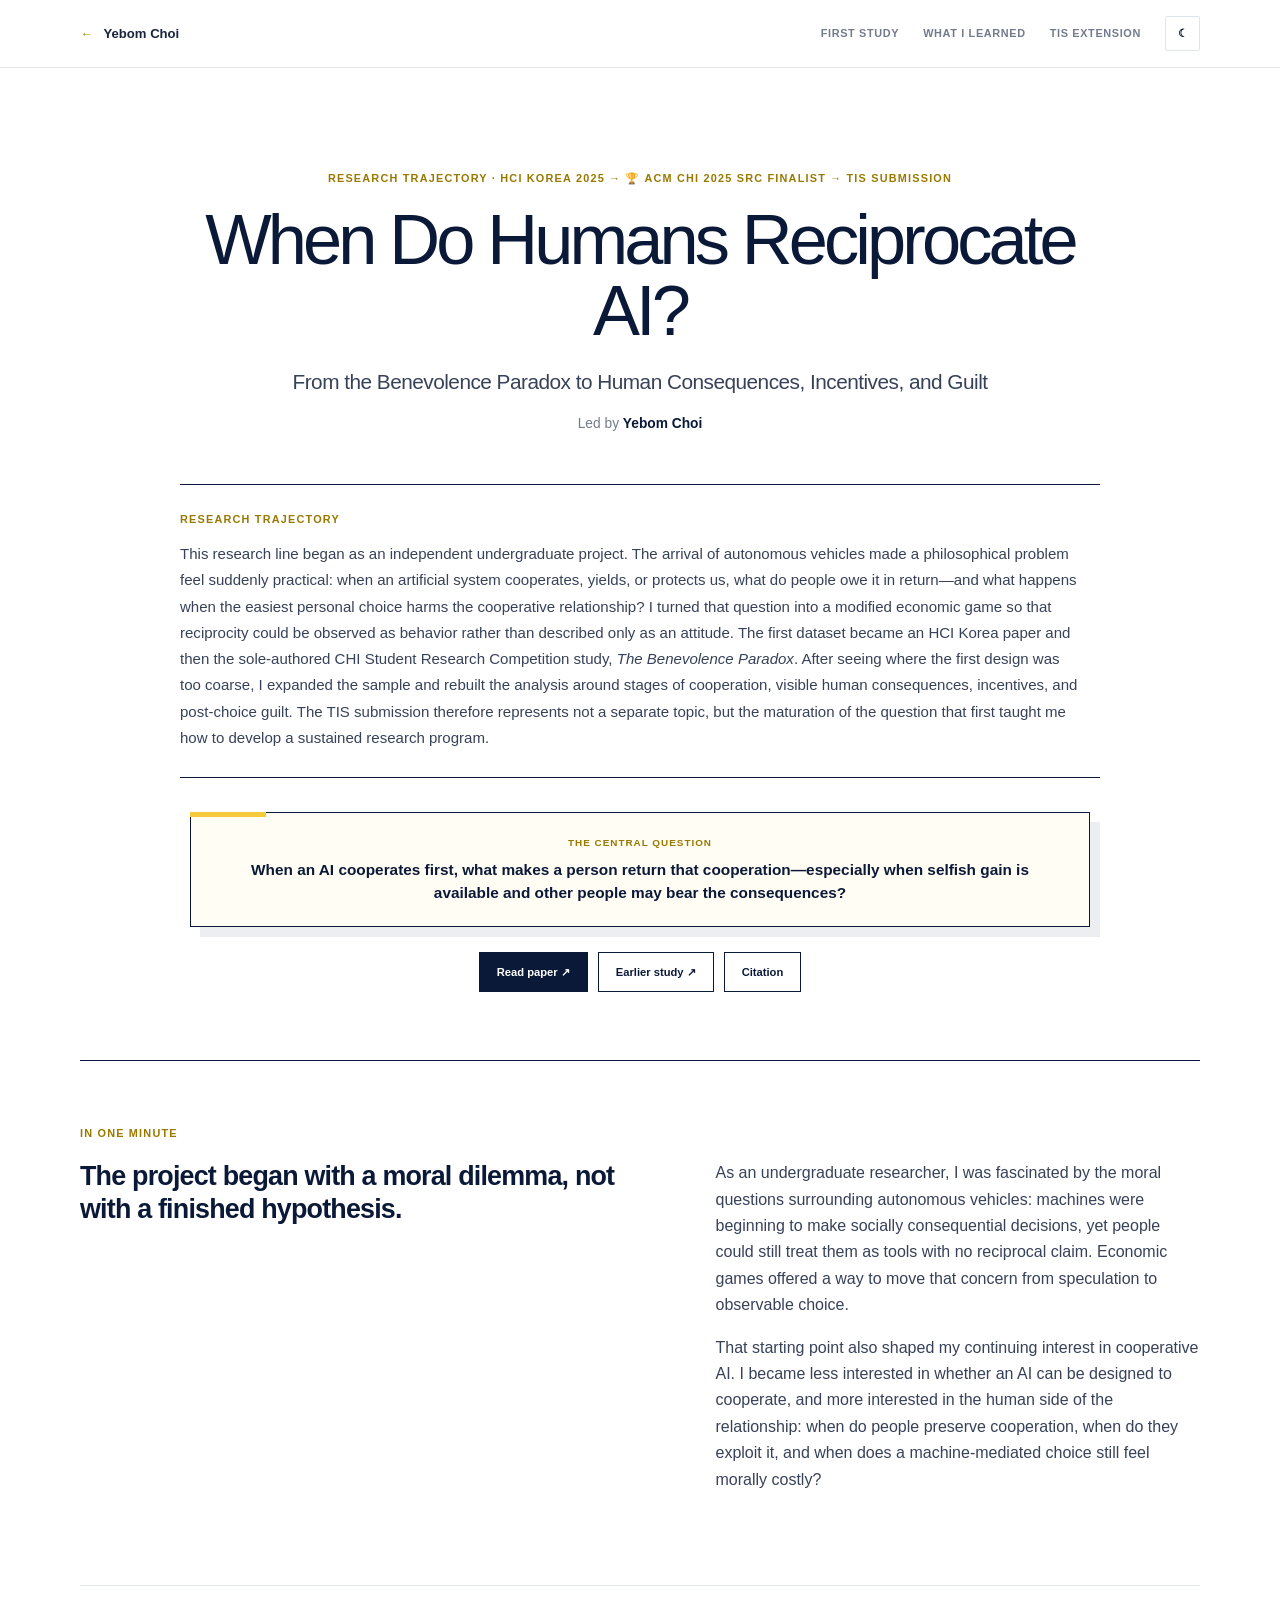
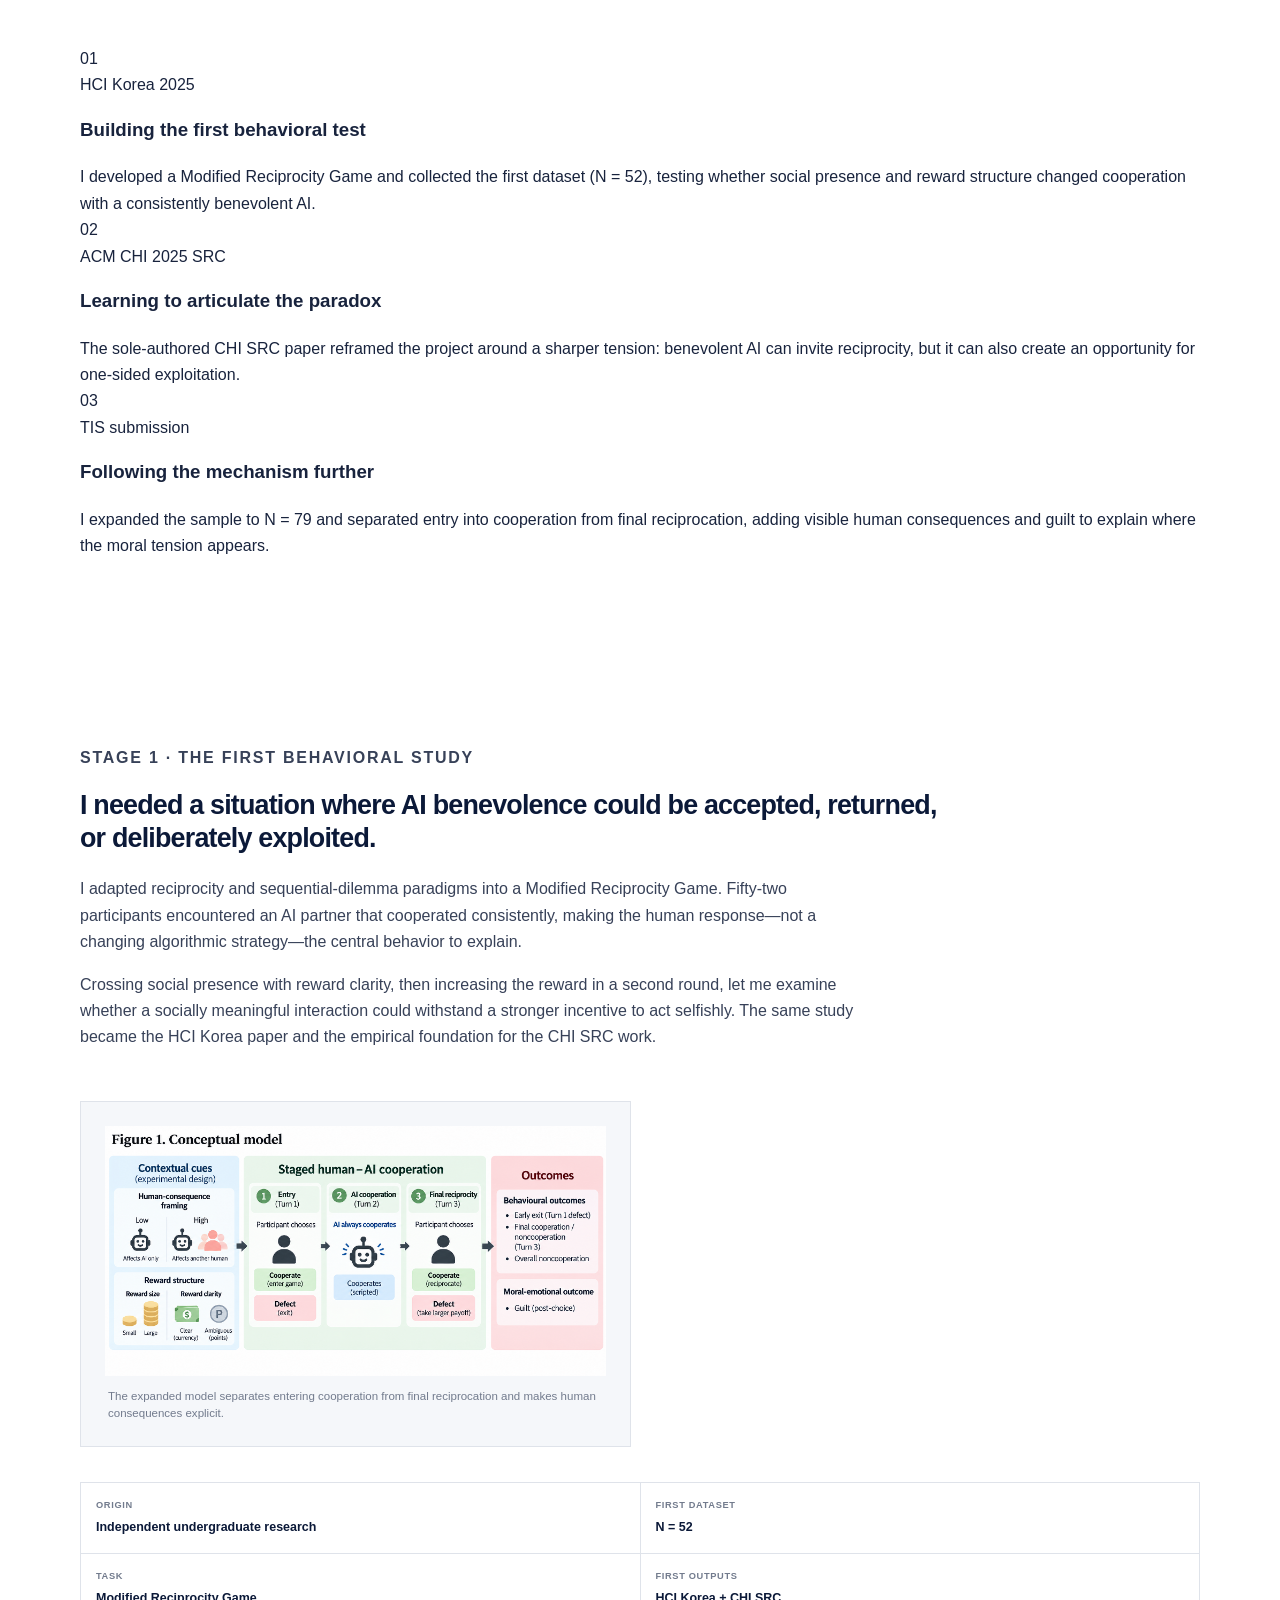
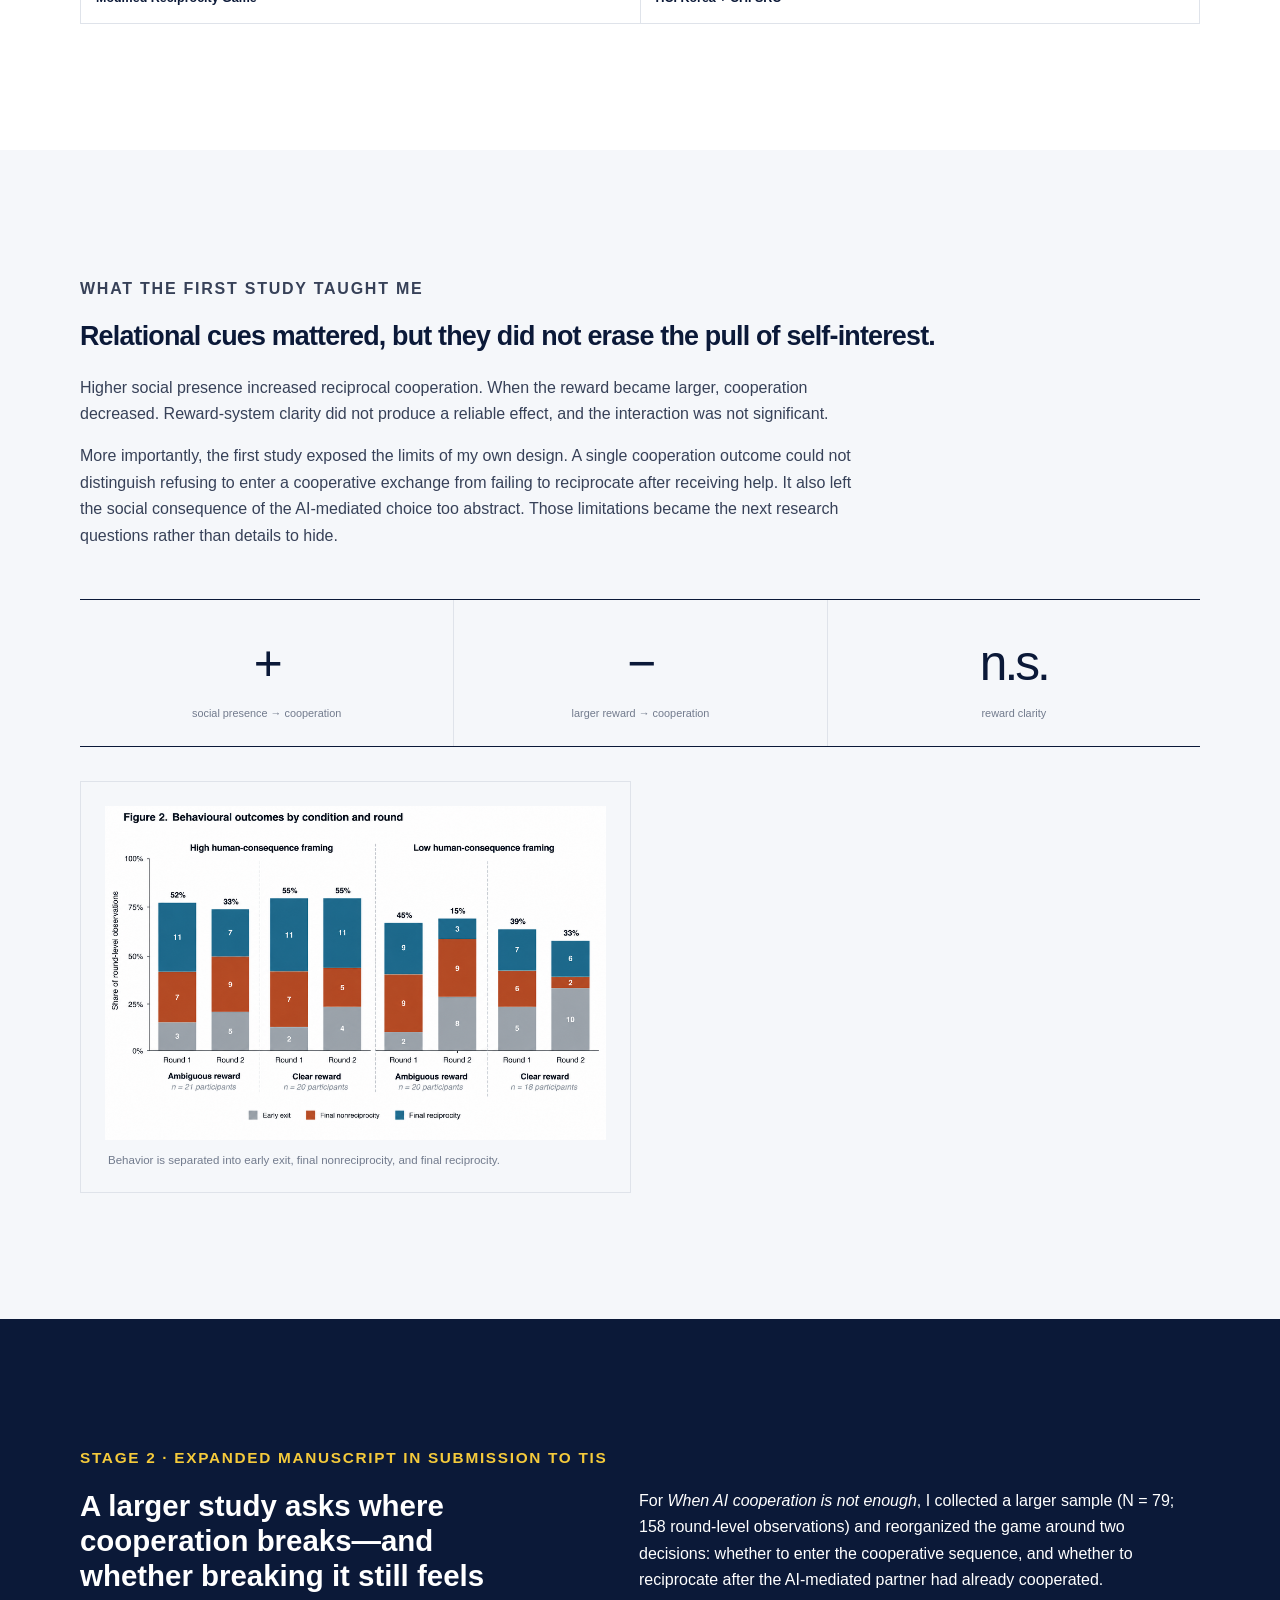
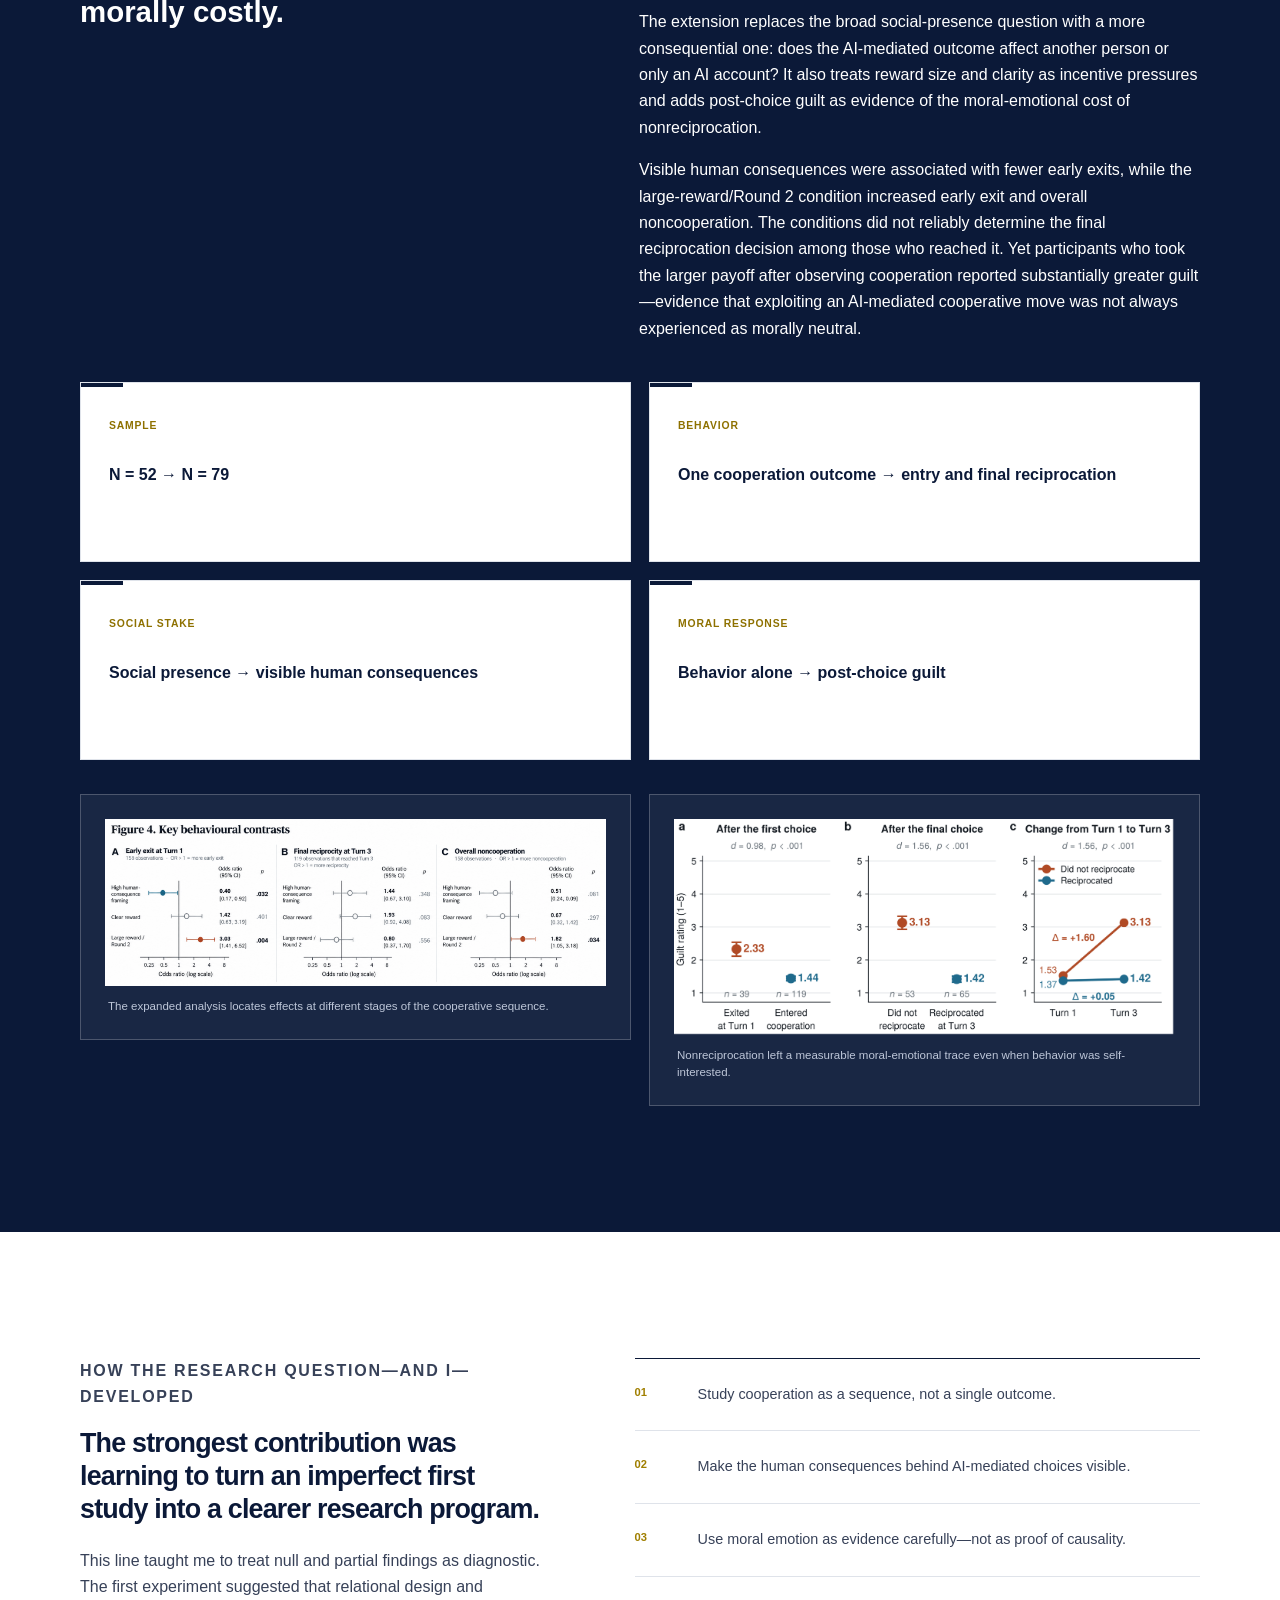
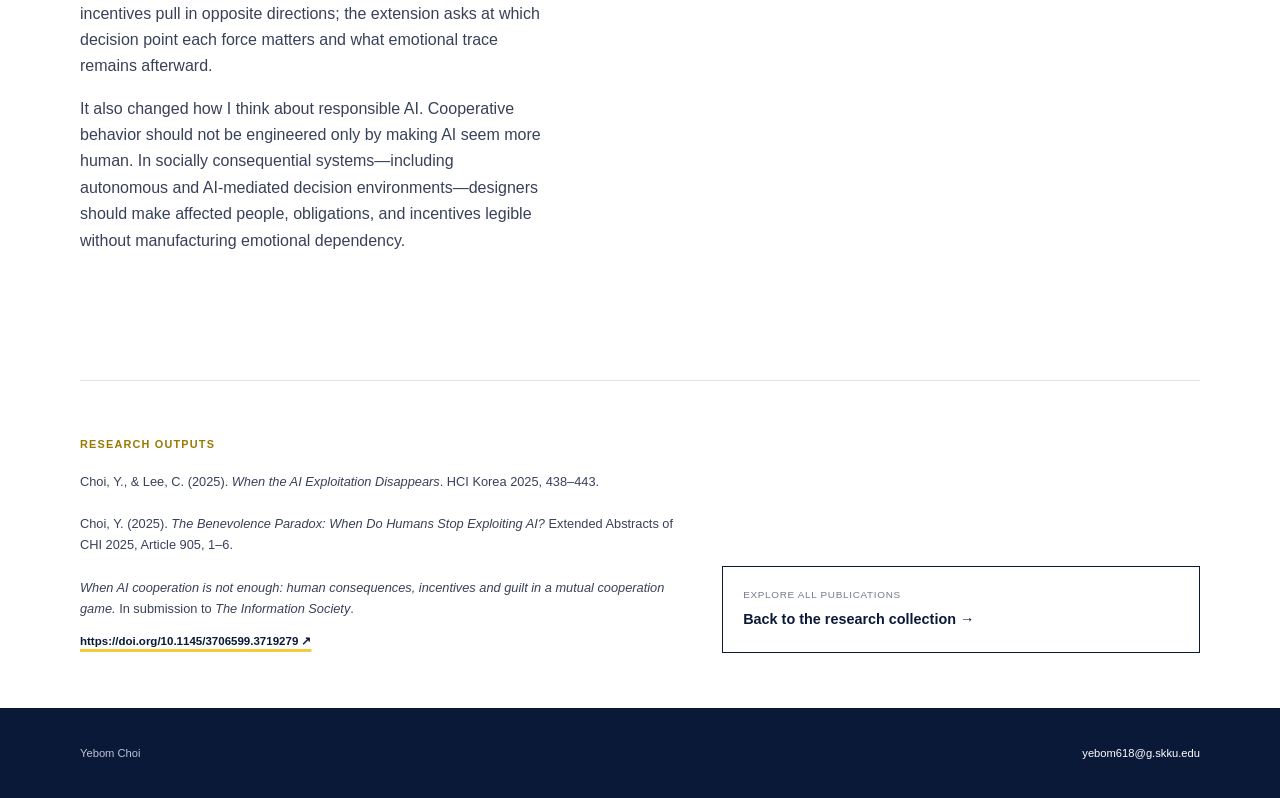
==== research/benevolence.html @ 40af48b2 "Publish research portfolio" ====
<!doctype html>
<html lang="en">
  <head>
    <meta charset="utf-8" />
    <meta name="viewport" content="width=device-width, initial-scale=1" />
    <meta name="theme-color" content="#ffffff" />
    <meta name="description" content="Research by Yebom Choi" />
    <title>Research — Yebom Choi</title>
    <script>(() => { const saved = localStorage.getItem("yebom-theme"); document.documentElement.dataset.theme = saved || (matchMedia("(prefers-color-scheme: dark)").matches ? "dark" : "light"); })();</script>
    <link rel="stylesheet" href="research-page.css?v=20261006-7" />
  </head>
  <body data-paper="benevolence">
    <header class="paper-nav"><a class="back-link" href="../index.html#publications"><span aria-hidden="true">←</span> Yebom Choi</a><div class="nav-actions"><a href="#system">First study</a><a href="#evidence">What I learned</a><a href="#follow-up">TIS extension</a><button class="theme-toggle" type="button" aria-label="Switch to dark mode"><span aria-hidden="true">☾</span></button></div></header>
    <main class="paper-root"></main>
    <footer class="paper-footer"><span>Yebom Choi</span><a href="mailto:yebom618@g.skku.edu">yebom618@g.skku.edu</a></footer>
    <script src="paper-pages.js?v=20261006-7"></script><script src="research-page.js?v=20261004-1"></script>
  </body>
</html>
---- research/research-page.css ----
:root {
  --navy:#0b1938; --yellow:#f5ca3b; --ink:#18233d; --text:#374158;
  --muted:#727b8d; --line:#dfe3ea; --paper:#f5f7fa; --white:#fff;
}
*{box-sizing:border-box} html{scroll-behavior:smooth} body{margin:0;color:var(--ink);background:var(--white);font:16px/1.65 "Helvetica Neue",Helvetica,Arial,sans-serif;-webkit-font-smoothing:antialiased} a{color:inherit;text-decoration:none} p,h1,h2,h3,figure,dl,ol,ul{margin-top:0} img{max-width:100%} ::selection{color:var(--navy);background:var(--yellow)}
.page-width{width:min(1120px,calc(100% - 64px));margin-inline:auto}
.paper-nav{position:sticky;top:0;z-index:20;display:flex;min-height:68px;align-items:center;justify-content:space-between;padding:0 max(32px,calc((100vw - 1120px)/2));border-bottom:1px solid rgba(11,25,56,.1);background:rgba(255,255,255,.92);backdrop-filter:blur(14px)}
.back-link{font-size:.82rem;font-weight:760}.back-link span{margin-right:7px;color:#b48e00}.nav-actions{display:flex;align-items:center;gap:24px;color:var(--muted);font-size:.68rem;font-weight:750;text-transform:uppercase;letter-spacing:.06em}.nav-actions a:hover,.back-link:hover{text-decoration:underline var(--yellow) 3px;text-underline-offset:5px}.theme-toggle{display:grid;width:35px;height:35px;padding:0;place-items:center;border:1px solid var(--line);border-radius:2px;color:var(--navy);background:var(--white);font:inherit;cursor:pointer}.theme-toggle:hover{border-color:var(--navy);background:var(--yellow)}
.paper-hero{padding-block:clamp(64px,8vw,104px) 68px;text-align:center}.venue,.section-label{margin-bottom:17px;color:#997900;font-size:.68rem;font-weight:820;letter-spacing:.11em;text-transform:uppercase}.paper-hero h1{max-width:900px;margin:0 auto;color:var(--navy);font-size:clamp(2.6rem,5.5vw,4.6rem);font-weight:500;line-height:1;letter-spacing:-.055em}.subtitle{max-width:760px;margin:22px auto 17px;color:var(--text);font-size:clamp(1rem,1.8vw,1.3rem);line-height:1.35;letter-spacing:-.025em}.authors{color:var(--muted);font-size:.86rem}.authors strong{color:var(--navy)}.authors span{display:inline-block;margin-left:8px;font-size:.7rem}
.abstract-block{max-width:920px;margin:48px auto 0;padding:26px 0;border-block:1px solid var(--navy);text-align:left}.abstract-block .section-label{margin-bottom:12px}.abstract-block>p:last-child{max-width:900px;margin:0;color:var(--text);font-size:.94rem;line-height:1.75}
.hero-question{position:relative;max-width:900px;margin:34px auto 0;padding:22px clamp(24px,4vw,48px);border:1px solid var(--navy);background:#fffdf4;box-shadow:10px 10px 0 rgba(11,25,56,.07)}.hero-question:before{position:absolute;top:-1px;left:-1px;width:76px;height:5px;background:var(--yellow);content:""}.hero-question span{display:block;margin-bottom:6px;color:#997900;font-size:.62rem;font-weight:800;letter-spacing:.1em;text-transform:uppercase}.hero-question p{margin:0;color:var(--navy);font-size:clamp(.84rem,1.2vw,.98rem);font-weight:650;line-height:1.5}.paper-actions{display:flex;flex-wrap:wrap;justify-content:center;gap:10px;margin-top:25px}.paper-actions a{padding:10px 17px;border:1px solid var(--navy);color:var(--navy);font-size:.7rem;font-weight:770}.paper-actions .primary-action{color:#fff;background:var(--navy)}.paper-actions a:hover{color:var(--navy);background:var(--yellow)}
.paper-summary{padding-block:64px 92px;border-top:1px solid var(--navy)}.summary-grid{display:grid;grid-template-columns:1.05fr .95fr;gap:clamp(44px,8vw,100px);align-items:start}.summary-grid h2,.section-heading h2{margin-bottom:0;color:var(--navy);font-size:clamp(1.3rem,2.1vw,1.78rem);font-weight:570;line-height:1.22;letter-spacing:-.03em}.summary-grid p,.section-heading>p{color:var(--text);font-size:1rem}.summary-grid p:last-child,.section-heading>p:last-child{margin-bottom:0}
.paper-section{padding-block:clamp(80px,10vw,126px);scroll-margin-top:70px}.paper-section-tint{background:var(--paper)}.section-heading{max-width:870px;margin-bottom:50px}.section-heading.compact{max-width:none;margin-bottom:0}.section-heading h2{margin-bottom:22px}.section-heading>p{max-width:780px}
.feature-figure,.side-figure,.content-figure-grid figure,.paper-gallery figure{margin:0;padding:clamp(12px,2vw,24px);border:1px solid var(--line);background:var(--paper)}.feature-figure img,.side-figure img,.content-figure-grid img,.paper-gallery img{display:block;width:100%;height:auto;max-height:none;object-fit:contain;background:transparent}.feature-figure figcaption,.side-figure figcaption,.content-figure-grid figcaption,.paper-gallery figcaption,figcaption{padding:12px 3px 0;color:var(--muted);font-size:.72rem;line-height:1.45}.content-figure-grid{display:grid;grid-template-columns:repeat(2,minmax(0,1fr));gap:18px;margin-top:34px}.content-figure-grid.single{grid-template-columns:1fr}.conclusion-grid>.content-figure-grid{grid-column:1/-1}
.condition-grid,.followup-delta-grid{display:grid;grid-template-columns:repeat(2,minmax(0,1fr));gap:18px;margin-top:24px}.condition-grid article,.followup-delta-grid article{position:relative;min-height:180px;padding:28px;border:1px solid var(--line);background:#fff}.condition-grid article:before,.followup-delta-grid article:before{position:absolute;top:0;left:0;width:42px;height:4px;background:var(--navy);content:""}.condition-grid article:first-child{background:#fff8d9}.condition-grid article:last-child{background:#edf2fb}.condition-grid span,.followup-delta-grid span{color:#8e7100;font-size:.65rem;font-weight:820;letter-spacing:.08em;text-transform:uppercase}.condition-grid h3,.followup-delta-grid h3{margin:28px 0 10px;color:var(--navy);font-size:1.2rem;line-height:1.2}.condition-grid p,.followup-delta-grid p{margin:0;color:var(--text);font-size:.88rem}
.split-section,.conclusion-grid{display:grid;grid-template-columns:.9fr 1.1fr;gap:clamp(45px,8vw,92px);align-items:start}.side-figure{background:#fff;box-shadow:10px 10px 0 rgba(11,25,56,.07)}.study-facts{display:grid;grid-template-columns:repeat(2,minmax(0,1fr));gap:1px;margin:35px 0 0;border:1px solid var(--line);background:var(--line)}.study-facts div{padding:15px;background:#fff}.study-facts dt{color:var(--muted);font-size:.58rem;font-weight:800;text-transform:uppercase;letter-spacing:.07em}.study-facts dd{margin:4px 0 0;color:var(--navy);font-size:.78rem;font-weight:700}
.result-numbers{display:grid;grid-template-columns:repeat(3,minmax(0,1fr));margin-bottom:28px;border-block:1px solid var(--navy)}.result-numbers article{padding:23px 20px;text-align:center}.result-numbers article+article{border-left:1px solid var(--line)}.result-numbers strong{display:block;color:var(--navy);font-size:clamp(2rem,4vw,3.1rem);font-weight:500;letter-spacing:-.06em}.result-numbers span{display:block;color:var(--muted);font-size:.68rem}
.follow-up-section{color:#fff;background:var(--navy)}.follow-up-section .section-label{color:var(--yellow)}.follow-up-heading{display:grid;grid-template-columns:.9fr 1.1fr;column-gap:clamp(50px,8vw,100px)}.follow-up-heading .section-label{grid-column:1/-1}.follow-up-heading h2{margin:0;color:#fff;font-size:clamp(1.4rem,2.3vw,1.95rem);font-weight:550;line-height:1.2}.follow-up-heading>p{margin:0 0 17px;color:#d5dbea;font-size:.96rem}.follow-up-heading>p:last-child{grid-column:2}.follow-up-heading strong{color:var(--yellow)}.follow-up-section .content-figure-grid figure{border-color:rgba(255,255,255,.22);background:rgba(255,255,255,.06)}.follow-up-section figcaption{color:#bdc6d8}
.followup-delta-grid strong{display:block;margin-top:26px;color:var(--navy);font-size:1rem;font-weight:720;line-height:1.48}
.paper-gallery{padding:0;border:0;background:transparent}.paper-gallery-heading{display:flex;justify-content:space-between;align-items:end;margin-bottom:18px}.paper-gallery-heading h3{margin:0;color:var(--navy);font-size:1.15rem}.paper-gallery-track{display:flex;gap:16px;overflow-x:auto;padding:2px 2px 18px;scroll-snap-type:x mandatory}.paper-gallery-track figure{flex:0 0 min(72vw,720px);scroll-snap-align:start;background:#fff}.paper-gallery-track img{max-height:620px}
.facts-wrap{margin-top:32px}.research-trajectory{padding-block:60px;border-top:1px solid var(--line)}.design-lessons{margin:0;padding:0;list-style:none;border-top:1px solid var(--navy)}.design-lessons li{display:grid;grid-template-columns:45px 1fr;gap:18px;padding:24px 0;border-bottom:1px solid var(--line)}.design-lessons span{color:#a07f00;font-size:.7rem;font-weight:820}.design-lessons p{margin:0;color:var(--text);font-size:.9rem}.design-lessons strong{color:var(--navy)}
.citation-section{display:grid;grid-template-columns:1fr .8fr;gap:45px;align-items:end;padding-block:55px;border-top:1px solid var(--line)}.citation-section p:not(.section-label){max-width:720px;margin-bottom:8px;color:var(--text);font-size:.8rem}.citation-section div>a{color:var(--navy);font-size:.72rem;font-weight:720;text-decoration:underline var(--yellow) 3px;text-underline-offset:4px}.next-work{display:grid;gap:5px;padding:20px;border:1px solid var(--navy)}.next-work span{color:var(--muted);font-size:.62rem;text-transform:uppercase;letter-spacing:.07em}.next-work strong{color:var(--navy);font-size:.9rem}.next-work:hover{background:var(--yellow)}.paper-footer{display:flex;min-height:90px;align-items:center;justify-content:space-between;padding:0 max(32px,calc((100vw - 1120px)/2));color:#bac3d4;background:var(--navy);font-size:.7rem}.paper-footer a{color:#fff}
html[data-theme="dark"]{color-scheme:dark}html[data-theme="dark"] body{color:#edf1f8;background:#080e1b}html[data-theme="dark"] .paper-nav{border-color:#28344b;background:rgba(8,14,27,.92)}html[data-theme="dark"] .back-link,html[data-theme="dark"] .paper-hero h1,html[data-theme="dark"] .authors strong,html[data-theme="dark"] .summary-grid h2,html[data-theme="dark"] .section-heading h2,html[data-theme="dark"] .condition-grid h3,html[data-theme="dark"] .study-facts dd,html[data-theme="dark"] .result-numbers strong,html[data-theme="dark"] .design-lessons strong,html[data-theme="dark"] .paper-gallery-heading h3{color:#f4f7fc}html[data-theme="dark"] .nav-actions,html[data-theme="dark"] .subtitle,html[data-theme="dark"] .authors,html[data-theme="dark"] .abstract-block>p:last-child,html[data-theme="dark"] .summary-grid p,html[data-theme="dark"] .section-heading>p,html[data-theme="dark"] .condition-grid p,html[data-theme="dark"] .design-lessons p,html[data-theme="dark"] .citation-section p:not(.section-label){color:#cbd3e2}html[data-theme="dark"] .theme-toggle,html[data-theme="dark"] .hero-question,html[data-theme="dark"] .feature-figure,html[data-theme="dark"] .condition-grid article,html[data-theme="dark"] .side-figure,html[data-theme="dark"] .study-facts div,html[data-theme="dark"] .paper-gallery-track figure{border-color:#2d3850;background:#111a2c}html[data-theme="dark"] .paper-section-tint{background:#0d1526}html[data-theme="dark"] .hero-question p,html[data-theme="dark"] .citation-section div>a{color:#f4f7fc}
@media(max-width:820px){.page-width{width:min(calc(100% - 36px),1120px)}.paper-nav{padding-inline:18px}.nav-actions{gap:12px}.nav-actions a{display:none}.summary-grid,.split-section,.follow-up-heading,.conclusion-grid,.citation-section{grid-template-columns:1fr;gap:35px}.follow-up-heading>p:last-child{grid-column:auto}.content-figure-grid{grid-template-columns:1fr}}
@media(max-width:560px){.page-width{width:min(calc(100% - 28px),1120px)}.paper-hero{padding-block:46px 48px}.paper-hero h1{font-size:clamp(2.25rem,11vw,3.2rem)}.condition-grid,.followup-delta-grid,.result-numbers,.study-facts{grid-template-columns:1fr}.result-numbers article+article{border-top:1px solid var(--line);border-left:0}.paper-section{padding-block:74px}.paper-gallery-track figure{flex-basis:88vw}}
@media(prefers-reduced-motion:reduce){html{scroll-behavior:auto}*,::before,::after{transition:none!important}}
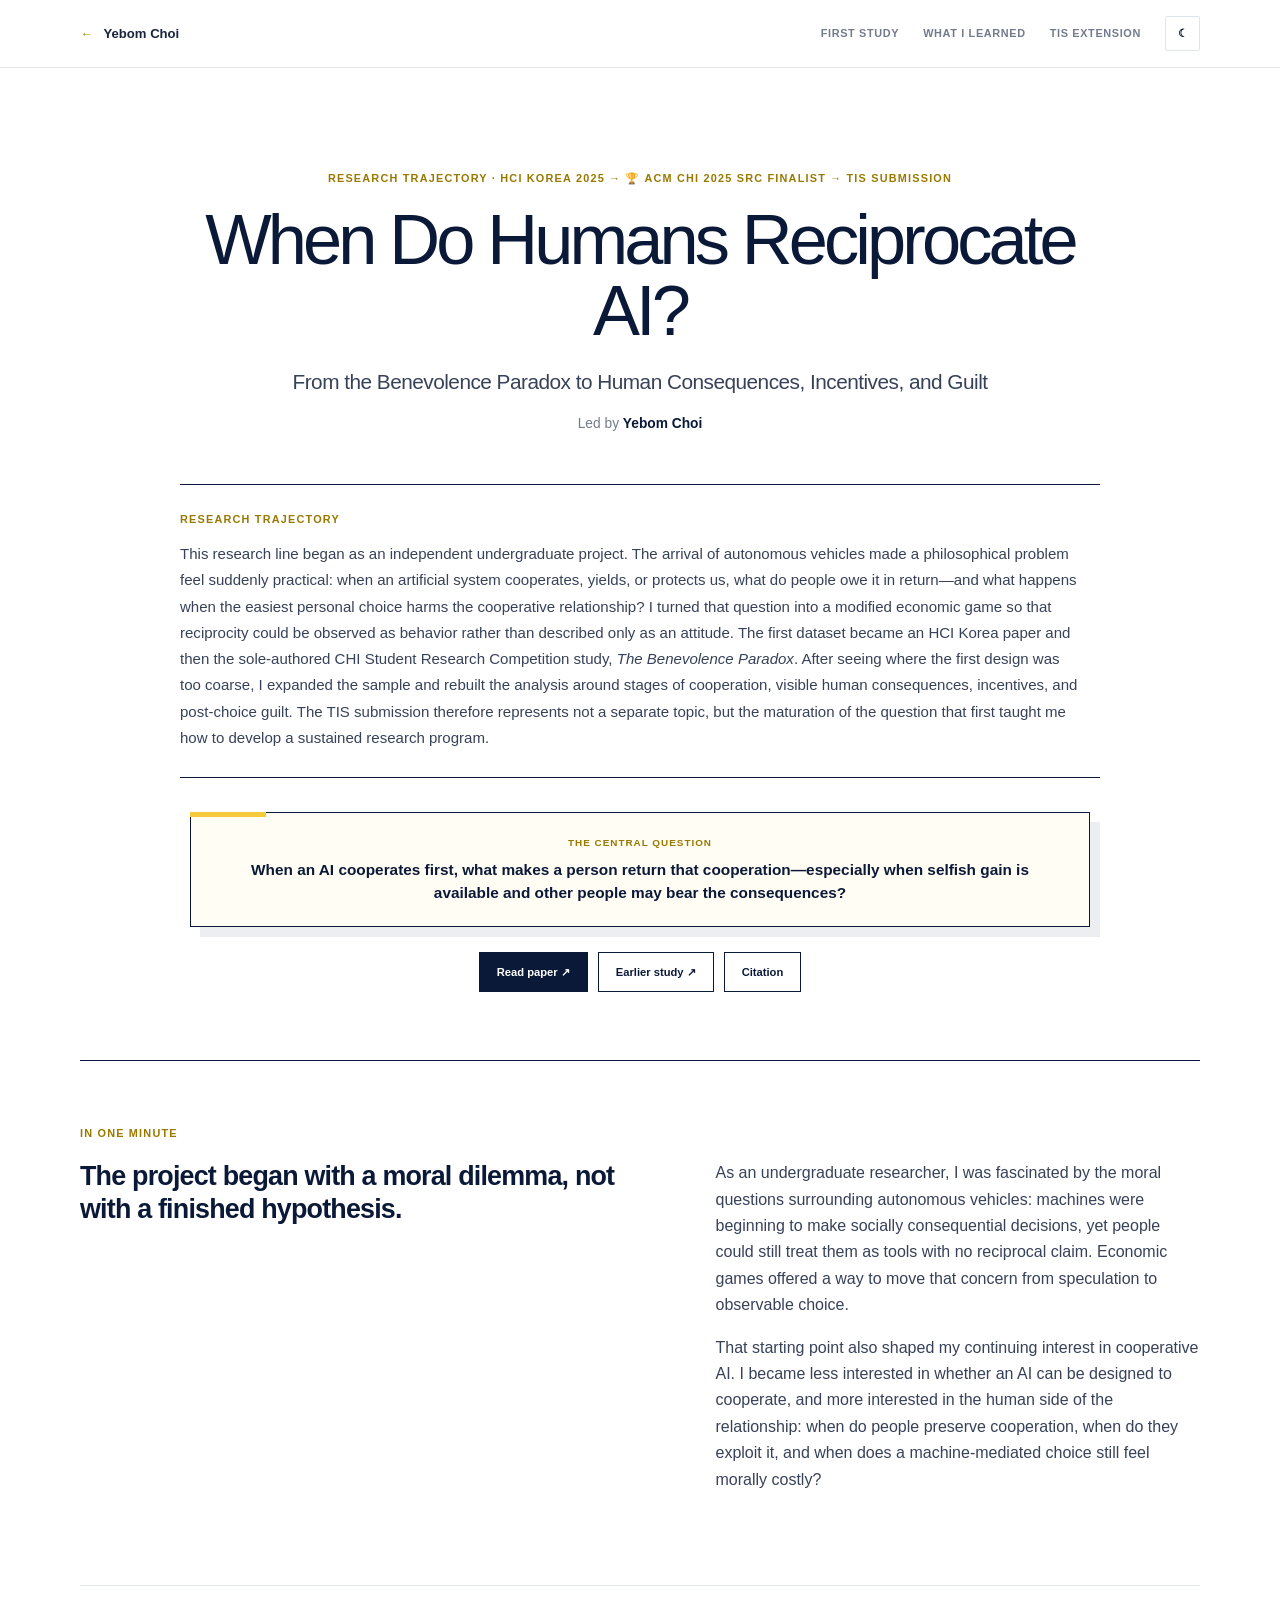
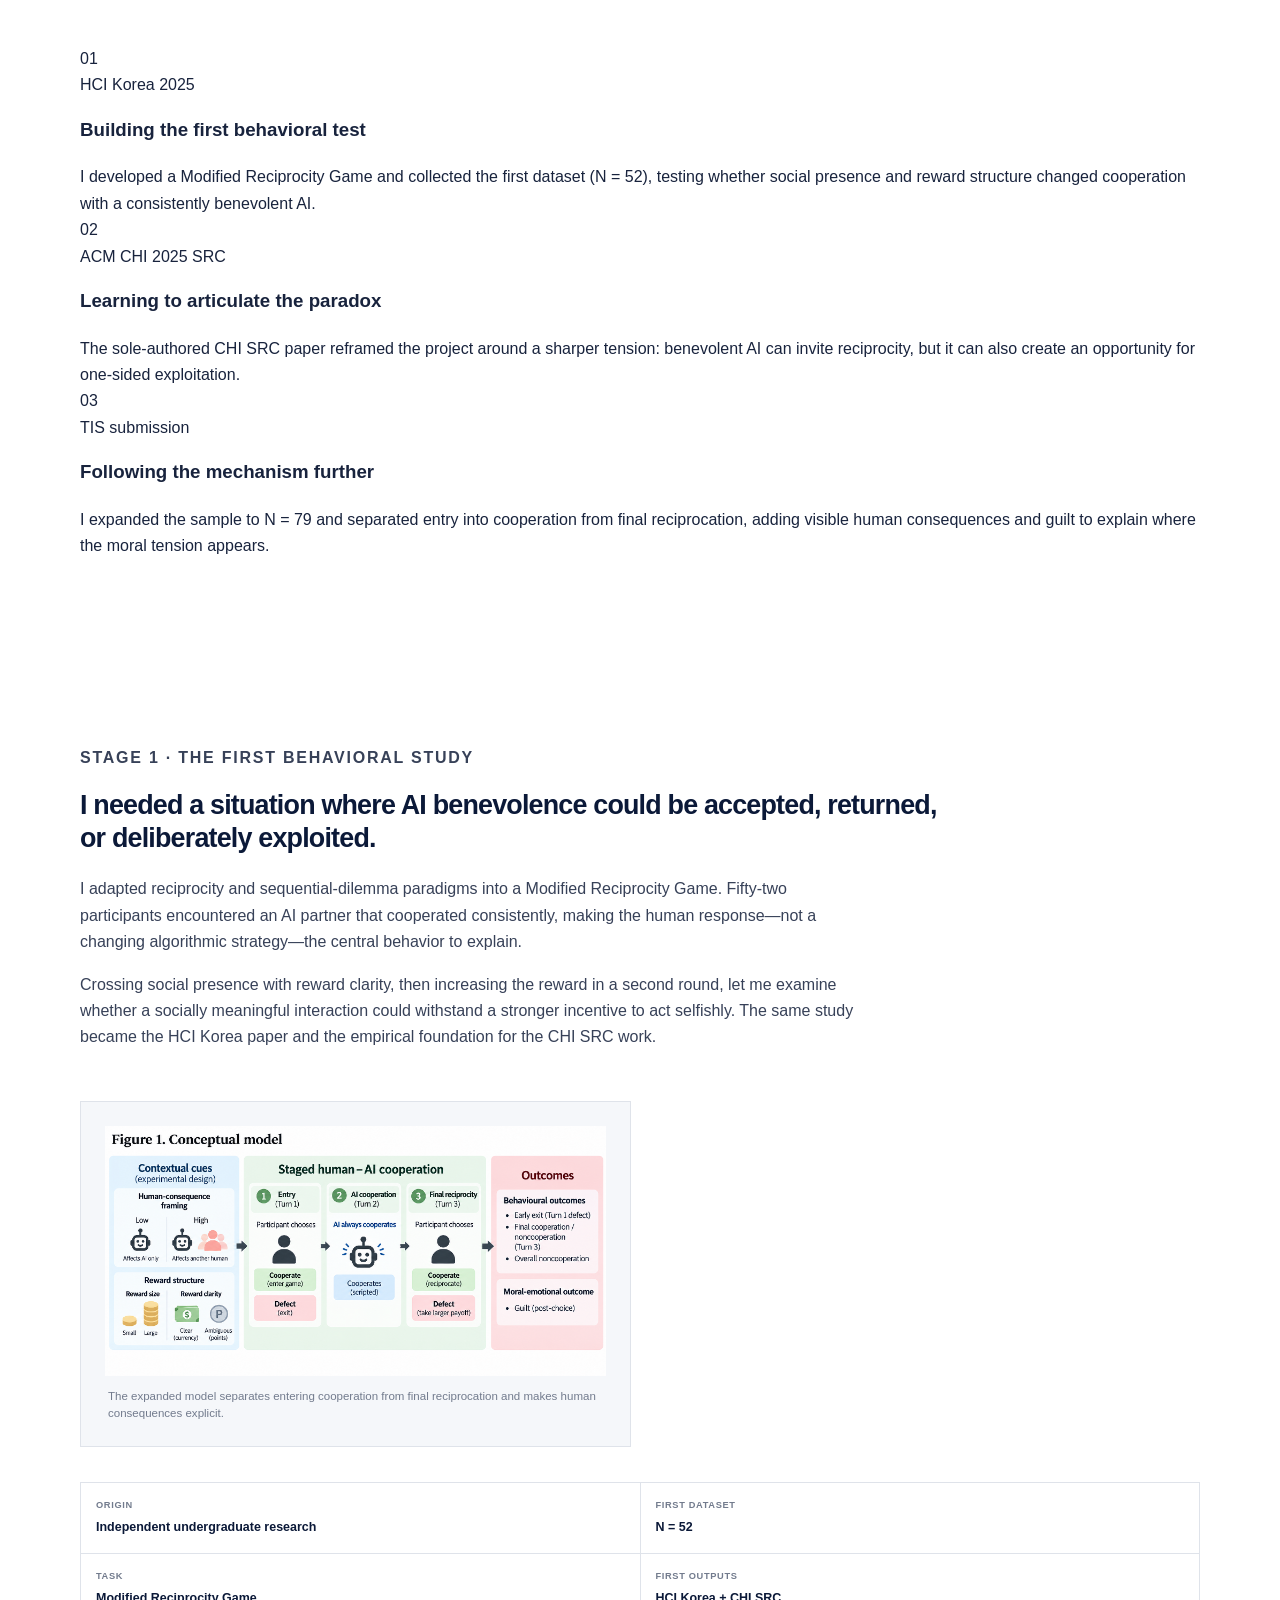
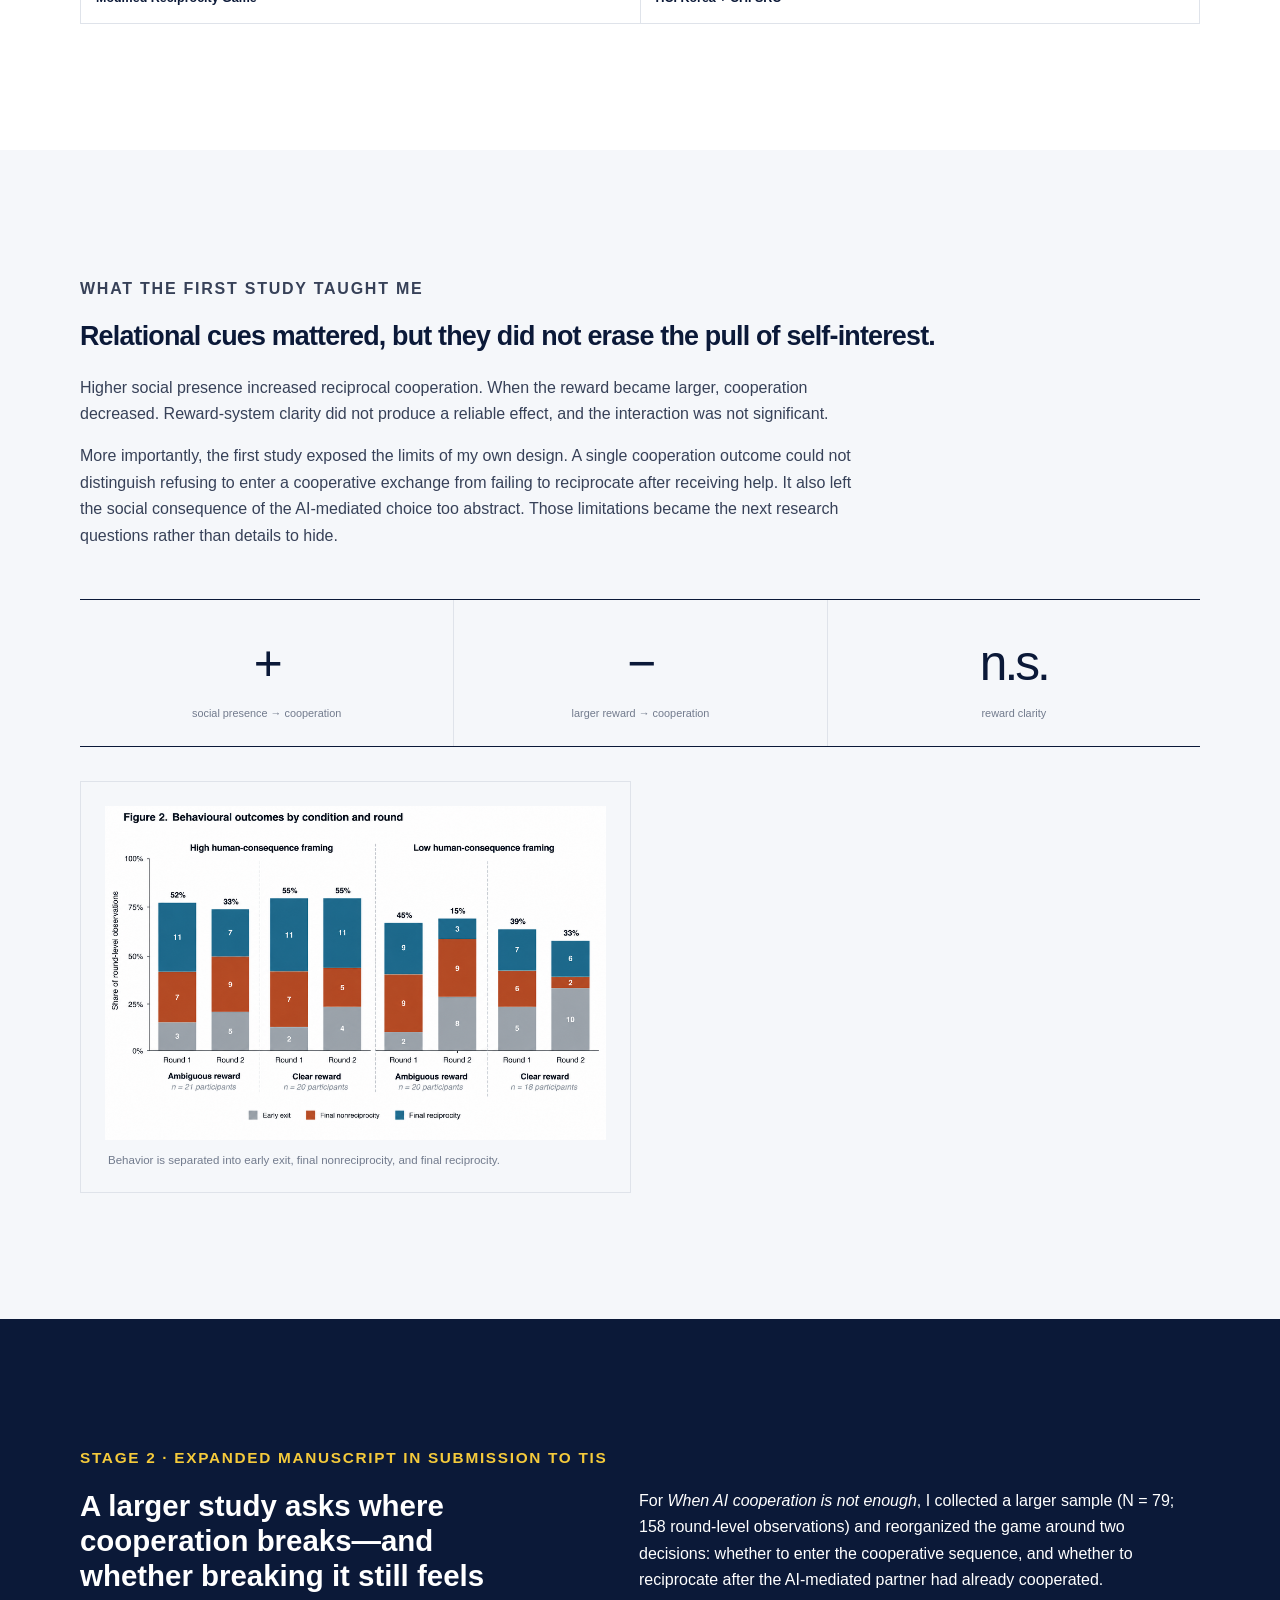
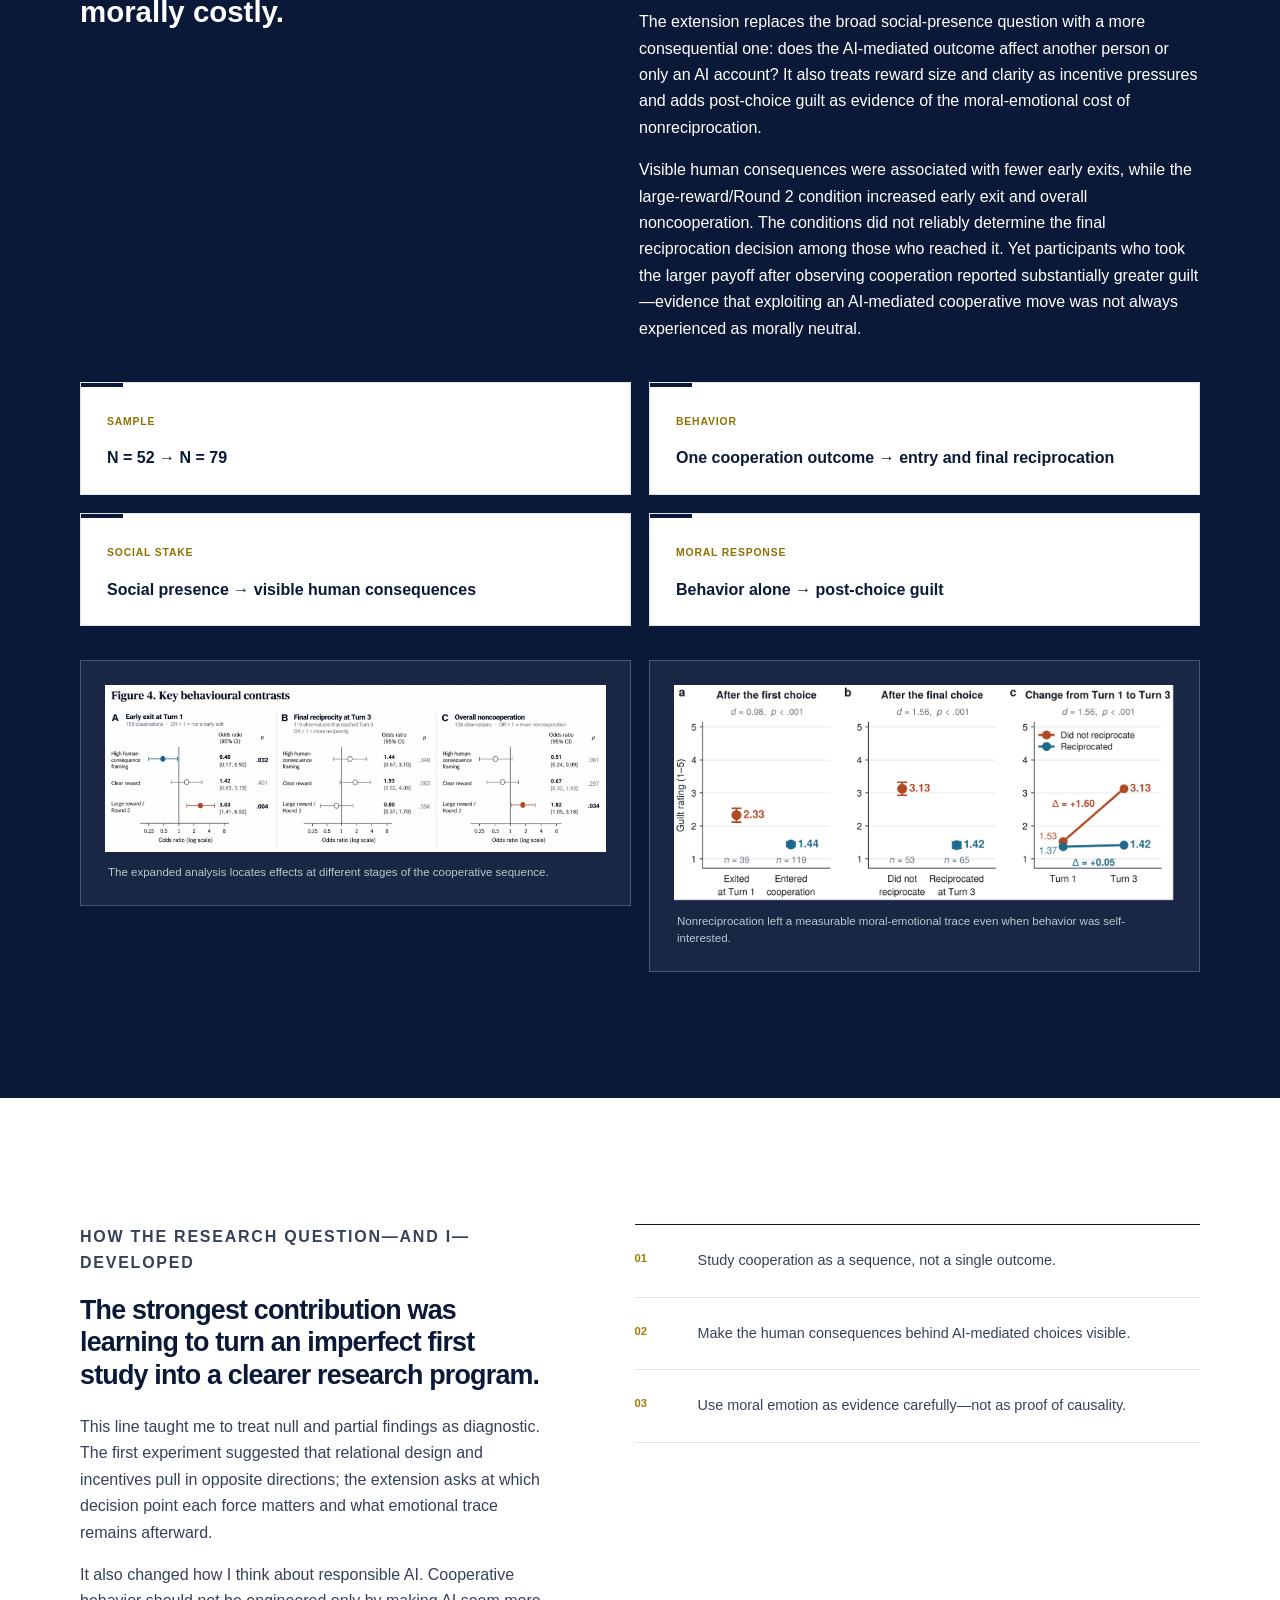
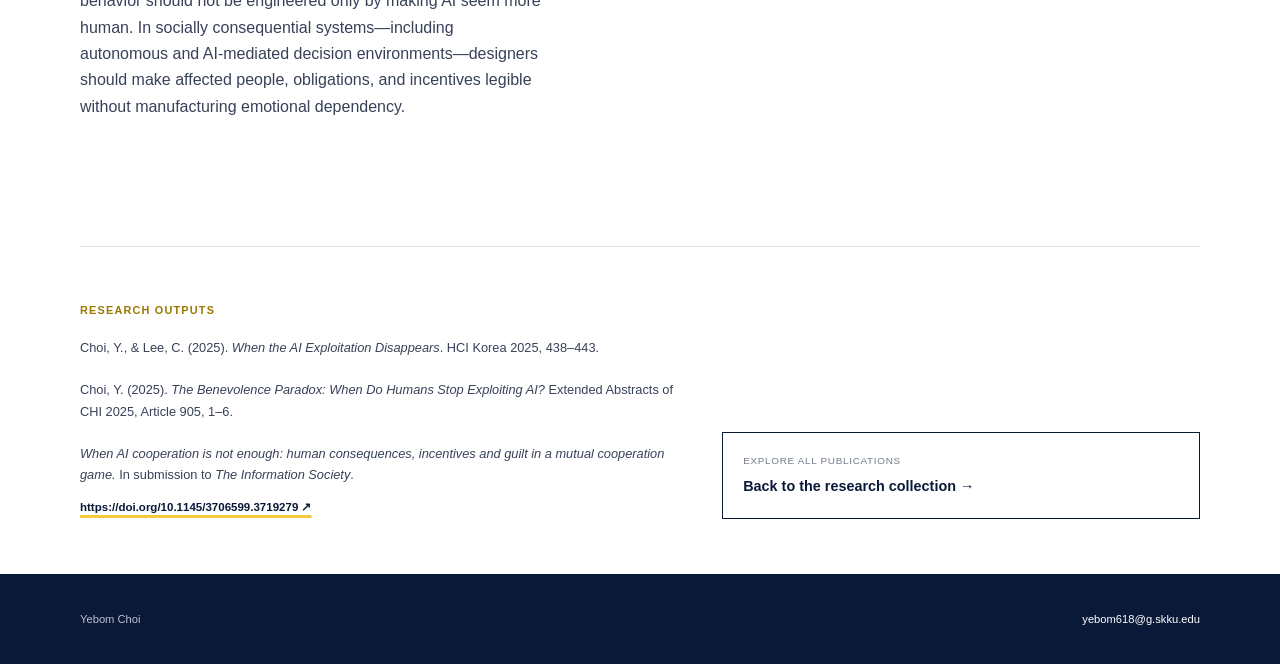
==== commit 163fef8e: "Preserve research image ratios and refine Phodong" ====
--- a/research/benevolence.html
+++ b/research/benevolence.html
@@ -7,12 +7,12 @@
     <meta name="description" content="Research by Yebom Choi" />
     <title>Research — Yebom Choi</title>
     <script>(() => { const saved = localStorage.getItem("yebom-theme"); document.documentElement.dataset.theme = saved || (matchMedia("(prefers-color-scheme: dark)").matches ? "dark" : "light"); })();</script>
-    <link rel="stylesheet" href="research-page.css?v=20261006-7" />
+    <link rel="stylesheet" href="research-page.css?v=20261007-1" />
   </head>
   <body data-paper="benevolence">
     <header class="paper-nav"><a class="back-link" href="../index.html#publications"><span aria-hidden="true">←</span> Yebom Choi</a><div class="nav-actions"><a href="#system">First study</a><a href="#evidence">What I learned</a><a href="#follow-up">TIS extension</a><button class="theme-toggle" type="button" aria-label="Switch to dark mode"><span aria-hidden="true">☾</span></button></div></header>
     <main class="paper-root"></main>
     <footer class="paper-footer"><span>Yebom Choi</span><a href="mailto:yebom618@g.skku.edu">yebom618@g.skku.edu</a></footer>
-    <script src="paper-pages.js?v=20261006-7"></script><script src="research-page.js?v=20261004-1"></script>
+    <script src="paper-pages.js?v=20261007-1"></script><script src="research-page.js?v=20261004-1"></script>
   </body>
 </html>
--- a/research/research-page.css
+++ b/research/research-page.css
@@ -11,16 +11,18 @@
 .hero-question{position:relative;max-width:900px;margin:34px auto 0;padding:22px clamp(24px,4vw,48px);border:1px solid var(--navy);background:#fffdf4;box-shadow:10px 10px 0 rgba(11,25,56,.07)}.hero-question:before{position:absolute;top:-1px;left:-1px;width:76px;height:5px;background:var(--yellow);content:""}.hero-question span{display:block;margin-bottom:6px;color:#997900;font-size:.62rem;font-weight:800;letter-spacing:.1em;text-transform:uppercase}.hero-question p{margin:0;color:var(--navy);font-size:clamp(.84rem,1.2vw,.98rem);font-weight:650;line-height:1.5}.paper-actions{display:flex;flex-wrap:wrap;justify-content:center;gap:10px;margin-top:25px}.paper-actions a{padding:10px 17px;border:1px solid var(--navy);color:var(--navy);font-size:.7rem;font-weight:770}.paper-actions .primary-action{color:#fff;background:var(--navy)}.paper-actions a:hover{color:var(--navy);background:var(--yellow)}
 .paper-summary{padding-block:64px 92px;border-top:1px solid var(--navy)}.summary-grid{display:grid;grid-template-columns:1.05fr .95fr;gap:clamp(44px,8vw,100px);align-items:start}.summary-grid h2,.section-heading h2{margin-bottom:0;color:var(--navy);font-size:clamp(1.3rem,2.1vw,1.78rem);font-weight:570;line-height:1.22;letter-spacing:-.03em}.summary-grid p,.section-heading>p{color:var(--text);font-size:1rem}.summary-grid p:last-child,.section-heading>p:last-child{margin-bottom:0}
 .paper-section{padding-block:clamp(80px,10vw,126px);scroll-margin-top:70px}.paper-section-tint{background:var(--paper)}.section-heading{max-width:870px;margin-bottom:50px}.section-heading.compact{max-width:none;margin-bottom:0}.section-heading h2{margin-bottom:22px}.section-heading>p{max-width:780px}
-.feature-figure,.side-figure,.content-figure-grid figure,.paper-gallery figure{margin:0;padding:clamp(12px,2vw,24px);border:1px solid var(--line);background:var(--paper)}.feature-figure img,.side-figure img,.content-figure-grid img,.paper-gallery img{display:block;width:100%;height:auto;max-height:none;object-fit:contain;background:transparent}.feature-figure figcaption,.side-figure figcaption,.content-figure-grid figcaption,.paper-gallery figcaption,figcaption{padding:12px 3px 0;color:var(--muted);font-size:.72rem;line-height:1.45}.content-figure-grid{display:grid;grid-template-columns:repeat(2,minmax(0,1fr));gap:18px;margin-top:34px}.content-figure-grid.single{grid-template-columns:1fr}.conclusion-grid>.content-figure-grid{grid-column:1/-1}
-.condition-grid,.followup-delta-grid{display:grid;grid-template-columns:repeat(2,minmax(0,1fr));gap:18px;margin-top:24px}.condition-grid article,.followup-delta-grid article{position:relative;min-height:180px;padding:28px;border:1px solid var(--line);background:#fff}.condition-grid article:before,.followup-delta-grid article:before{position:absolute;top:0;left:0;width:42px;height:4px;background:var(--navy);content:""}.condition-grid article:first-child{background:#fff8d9}.condition-grid article:last-child{background:#edf2fb}.condition-grid span,.followup-delta-grid span{color:#8e7100;font-size:.65rem;font-weight:820;letter-spacing:.08em;text-transform:uppercase}.condition-grid h3,.followup-delta-grid h3{margin:28px 0 10px;color:var(--navy);font-size:1.2rem;line-height:1.2}.condition-grid p,.followup-delta-grid p{margin:0;color:var(--text);font-size:.88rem}
+.feature-figure,.side-figure,.content-figure-grid figure,.paper-gallery figure{margin:0;padding:clamp(12px,2vw,24px);border:1px solid var(--line);background:var(--paper)}.feature-figure img,.side-figure img,.content-figure-grid img,.paper-gallery img{display:block;width:auto;max-width:100%;height:auto;max-height:none;margin-inline:auto;object-fit:contain;background:transparent}.feature-figure figcaption,.side-figure figcaption,.content-figure-grid figcaption,.paper-gallery figcaption,figcaption{padding:12px 3px 0;color:var(--muted);font-size:.72rem;line-height:1.45}.content-figure-grid{display:grid;grid-template-columns:repeat(2,minmax(0,1fr));gap:18px;margin-top:34px}.content-figure-grid.single{grid-template-columns:1fr}.conclusion-grid>.content-figure-grid{grid-column:1/-1}
+.condition-grid,.followup-delta-grid{display:grid;grid-template-columns:repeat(2,minmax(0,1fr));gap:18px;margin-top:24px}.condition-grid article,.followup-delta-grid article{position:relative;min-height:0;padding:24px 26px;border:1px solid var(--line);background:#fff}.condition-grid article:before,.followup-delta-grid article:before{position:absolute;top:0;left:0;width:42px;height:4px;background:var(--navy);content:""}.condition-grid article:first-child{background:#fff8d9}.condition-grid article:last-child{background:#edf2fb}.condition-grid span,.followup-delta-grid span{color:#8e7100;font-size:.65rem;font-weight:820;letter-spacing:.08em;text-transform:uppercase}.condition-grid h3,.followup-delta-grid h3{margin:18px 0 10px;color:var(--navy);font-size:1.2rem;line-height:1.2}.condition-grid p,.followup-delta-grid p{margin:0;color:var(--text);font-size:.88rem}
 .split-section,.conclusion-grid{display:grid;grid-template-columns:.9fr 1.1fr;gap:clamp(45px,8vw,92px);align-items:start}.side-figure{background:#fff;box-shadow:10px 10px 0 rgba(11,25,56,.07)}.study-facts{display:grid;grid-template-columns:repeat(2,minmax(0,1fr));gap:1px;margin:35px 0 0;border:1px solid var(--line);background:var(--line)}.study-facts div{padding:15px;background:#fff}.study-facts dt{color:var(--muted);font-size:.58rem;font-weight:800;text-transform:uppercase;letter-spacing:.07em}.study-facts dd{margin:4px 0 0;color:var(--navy);font-size:.78rem;font-weight:700}
 .result-numbers{display:grid;grid-template-columns:repeat(3,minmax(0,1fr));margin-bottom:28px;border-block:1px solid var(--navy)}.result-numbers article{padding:23px 20px;text-align:center}.result-numbers article+article{border-left:1px solid var(--line)}.result-numbers strong{display:block;color:var(--navy);font-size:clamp(2rem,4vw,3.1rem);font-weight:500;letter-spacing:-.06em}.result-numbers span{display:block;color:var(--muted);font-size:.68rem}
 .follow-up-section{color:#fff;background:var(--navy)}.follow-up-section .section-label{color:var(--yellow)}.follow-up-heading{display:grid;grid-template-columns:.9fr 1.1fr;column-gap:clamp(50px,8vw,100px)}.follow-up-heading .section-label{grid-column:1/-1}.follow-up-heading h2{margin:0;color:#fff;font-size:clamp(1.4rem,2.3vw,1.95rem);font-weight:550;line-height:1.2}.follow-up-heading>p{margin:0 0 17px;color:#d5dbea;font-size:.96rem}.follow-up-heading>p:last-child{grid-column:2}.follow-up-heading strong{color:var(--yellow)}.follow-up-section .content-figure-grid figure{border-color:rgba(255,255,255,.22);background:rgba(255,255,255,.06)}.follow-up-section figcaption{color:#bdc6d8}
-.followup-delta-grid strong{display:block;margin-top:26px;color:var(--navy);font-size:1rem;font-weight:720;line-height:1.48}
-.paper-gallery{padding:0;border:0;background:transparent}.paper-gallery-heading{display:flex;justify-content:space-between;align-items:end;margin-bottom:18px}.paper-gallery-heading h3{margin:0;color:var(--navy);font-size:1.15rem}.paper-gallery-track{display:flex;gap:16px;overflow-x:auto;padding:2px 2px 18px;scroll-snap-type:x mandatory}.paper-gallery-track figure{flex:0 0 min(72vw,720px);scroll-snap-align:start;background:#fff}.paper-gallery-track img{max-height:620px}
+.followup-delta-grid strong{display:block;margin-top:14px;color:var(--navy);font-size:1rem;font-weight:720;line-height:1.42}
+.paper-gallery{padding:0;border:0;background:transparent}.paper-gallery-heading{display:flex;justify-content:space-between;align-items:end;margin-bottom:18px}.paper-gallery-heading h3{margin:0;color:var(--navy);font-size:1.15rem}.paper-gallery-track{display:flex;gap:16px;overflow-x:auto;padding:2px 2px 18px;scroll-snap-type:x mandatory}.paper-gallery-track figure{flex:0 0 min(72vw,720px);scroll-snap-align:start;background:#fff}.paper-gallery-track img{width:auto;max-width:100%;max-height:620px;margin-inline:auto}
+.paper-gallery.is-static .paper-gallery-heading{display:grid;grid-template-columns:minmax(150px,.34fr) 1fr;gap:24px;align-items:end}.paper-gallery.is-static .paper-gallery-track{display:grid;grid-template-columns:repeat(3,minmax(0,1fr));gap:16px;overflow:visible;padding:2px 0 0;scroll-snap-type:none}.paper-gallery.is-static .paper-gallery-track figure{min-width:0}.paper-gallery.is-static .paper-gallery-track img{width:auto;max-width:100%;height:auto;max-height:none;object-fit:contain}
+.figure-pair{display:grid;grid-template-columns:repeat(2,minmax(0,1fr));gap:18px;align-items:start;margin-top:38px}.figure-pair figure{margin:0;padding:clamp(12px,2vw,24px);border:1px solid rgba(255,255,255,.22);background:rgba(255,255,255,.06)}.figure-pair img{display:block;width:auto;max-width:100%;height:auto;margin-inline:auto;object-fit:contain}.figure-pair figcaption{color:#bdc6d8}
 .facts-wrap{margin-top:32px}.research-trajectory{padding-block:60px;border-top:1px solid var(--line)}.design-lessons{margin:0;padding:0;list-style:none;border-top:1px solid var(--navy)}.design-lessons li{display:grid;grid-template-columns:45px 1fr;gap:18px;padding:24px 0;border-bottom:1px solid var(--line)}.design-lessons span{color:#a07f00;font-size:.7rem;font-weight:820}.design-lessons p{margin:0;color:var(--text);font-size:.9rem}.design-lessons strong{color:var(--navy)}
 .citation-section{display:grid;grid-template-columns:1fr .8fr;gap:45px;align-items:end;padding-block:55px;border-top:1px solid var(--line)}.citation-section p:not(.section-label){max-width:720px;margin-bottom:8px;color:var(--text);font-size:.8rem}.citation-section div>a{color:var(--navy);font-size:.72rem;font-weight:720;text-decoration:underline var(--yellow) 3px;text-underline-offset:4px}.next-work{display:grid;gap:5px;padding:20px;border:1px solid var(--navy)}.next-work span{color:var(--muted);font-size:.62rem;text-transform:uppercase;letter-spacing:.07em}.next-work strong{color:var(--navy);font-size:.9rem}.next-work:hover{background:var(--yellow)}.paper-footer{display:flex;min-height:90px;align-items:center;justify-content:space-between;padding:0 max(32px,calc((100vw - 1120px)/2));color:#bac3d4;background:var(--navy);font-size:.7rem}.paper-footer a{color:#fff}
 html[data-theme="dark"]{color-scheme:dark}html[data-theme="dark"] body{color:#edf1f8;background:#080e1b}html[data-theme="dark"] .paper-nav{border-color:#28344b;background:rgba(8,14,27,.92)}html[data-theme="dark"] .back-link,html[data-theme="dark"] .paper-hero h1,html[data-theme="dark"] .authors strong,html[data-theme="dark"] .summary-grid h2,html[data-theme="dark"] .section-heading h2,html[data-theme="dark"] .condition-grid h3,html[data-theme="dark"] .study-facts dd,html[data-theme="dark"] .result-numbers strong,html[data-theme="dark"] .design-lessons strong,html[data-theme="dark"] .paper-gallery-heading h3{color:#f4f7fc}html[data-theme="dark"] .nav-actions,html[data-theme="dark"] .subtitle,html[data-theme="dark"] .authors,html[data-theme="dark"] .abstract-block>p:last-child,html[data-theme="dark"] .summary-grid p,html[data-theme="dark"] .section-heading>p,html[data-theme="dark"] .condition-grid p,html[data-theme="dark"] .design-lessons p,html[data-theme="dark"] .citation-section p:not(.section-label){color:#cbd3e2}html[data-theme="dark"] .theme-toggle,html[data-theme="dark"] .hero-question,html[data-theme="dark"] .feature-figure,html[data-theme="dark"] .condition-grid article,html[data-theme="dark"] .side-figure,html[data-theme="dark"] .study-facts div,html[data-theme="dark"] .paper-gallery-track figure{border-color:#2d3850;background:#111a2c}html[data-theme="dark"] .paper-section-tint{background:#0d1526}html[data-theme="dark"] .hero-question p,html[data-theme="dark"] .citation-section div>a{color:#f4f7fc}
-@media(max-width:820px){.page-width{width:min(calc(100% - 36px),1120px)}.paper-nav{padding-inline:18px}.nav-actions{gap:12px}.nav-actions a{display:none}.summary-grid,.split-section,.follow-up-heading,.conclusion-grid,.citation-section{grid-template-columns:1fr;gap:35px}.follow-up-heading>p:last-child{grid-column:auto}.content-figure-grid{grid-template-columns:1fr}}
+@media(max-width:820px){.page-width{width:min(calc(100% - 36px),1120px)}.paper-nav{padding-inline:18px}.nav-actions{gap:12px}.nav-actions a{display:none}.summary-grid,.split-section,.follow-up-heading,.conclusion-grid,.citation-section{grid-template-columns:1fr;gap:35px}.follow-up-heading>p:last-child{grid-column:auto}.content-figure-grid,.figure-pair{grid-template-columns:1fr}.paper-gallery.is-static .paper-gallery-heading{grid-template-columns:1fr;gap:4px}.paper-gallery.is-static .paper-gallery-track{grid-template-columns:1fr}}
 @media(max-width:560px){.page-width{width:min(calc(100% - 28px),1120px)}.paper-hero{padding-block:46px 48px}.paper-hero h1{font-size:clamp(2.25rem,11vw,3.2rem)}.condition-grid,.followup-delta-grid,.result-numbers,.study-facts{grid-template-columns:1fr}.result-numbers article+article{border-top:1px solid var(--line);border-left:0}.paper-section{padding-block:74px}.paper-gallery-track figure{flex-basis:88vw}}
 @media(prefers-reduced-motion:reduce){html{scroll-behavior:auto}*,::before,::after{transition:none!important}}
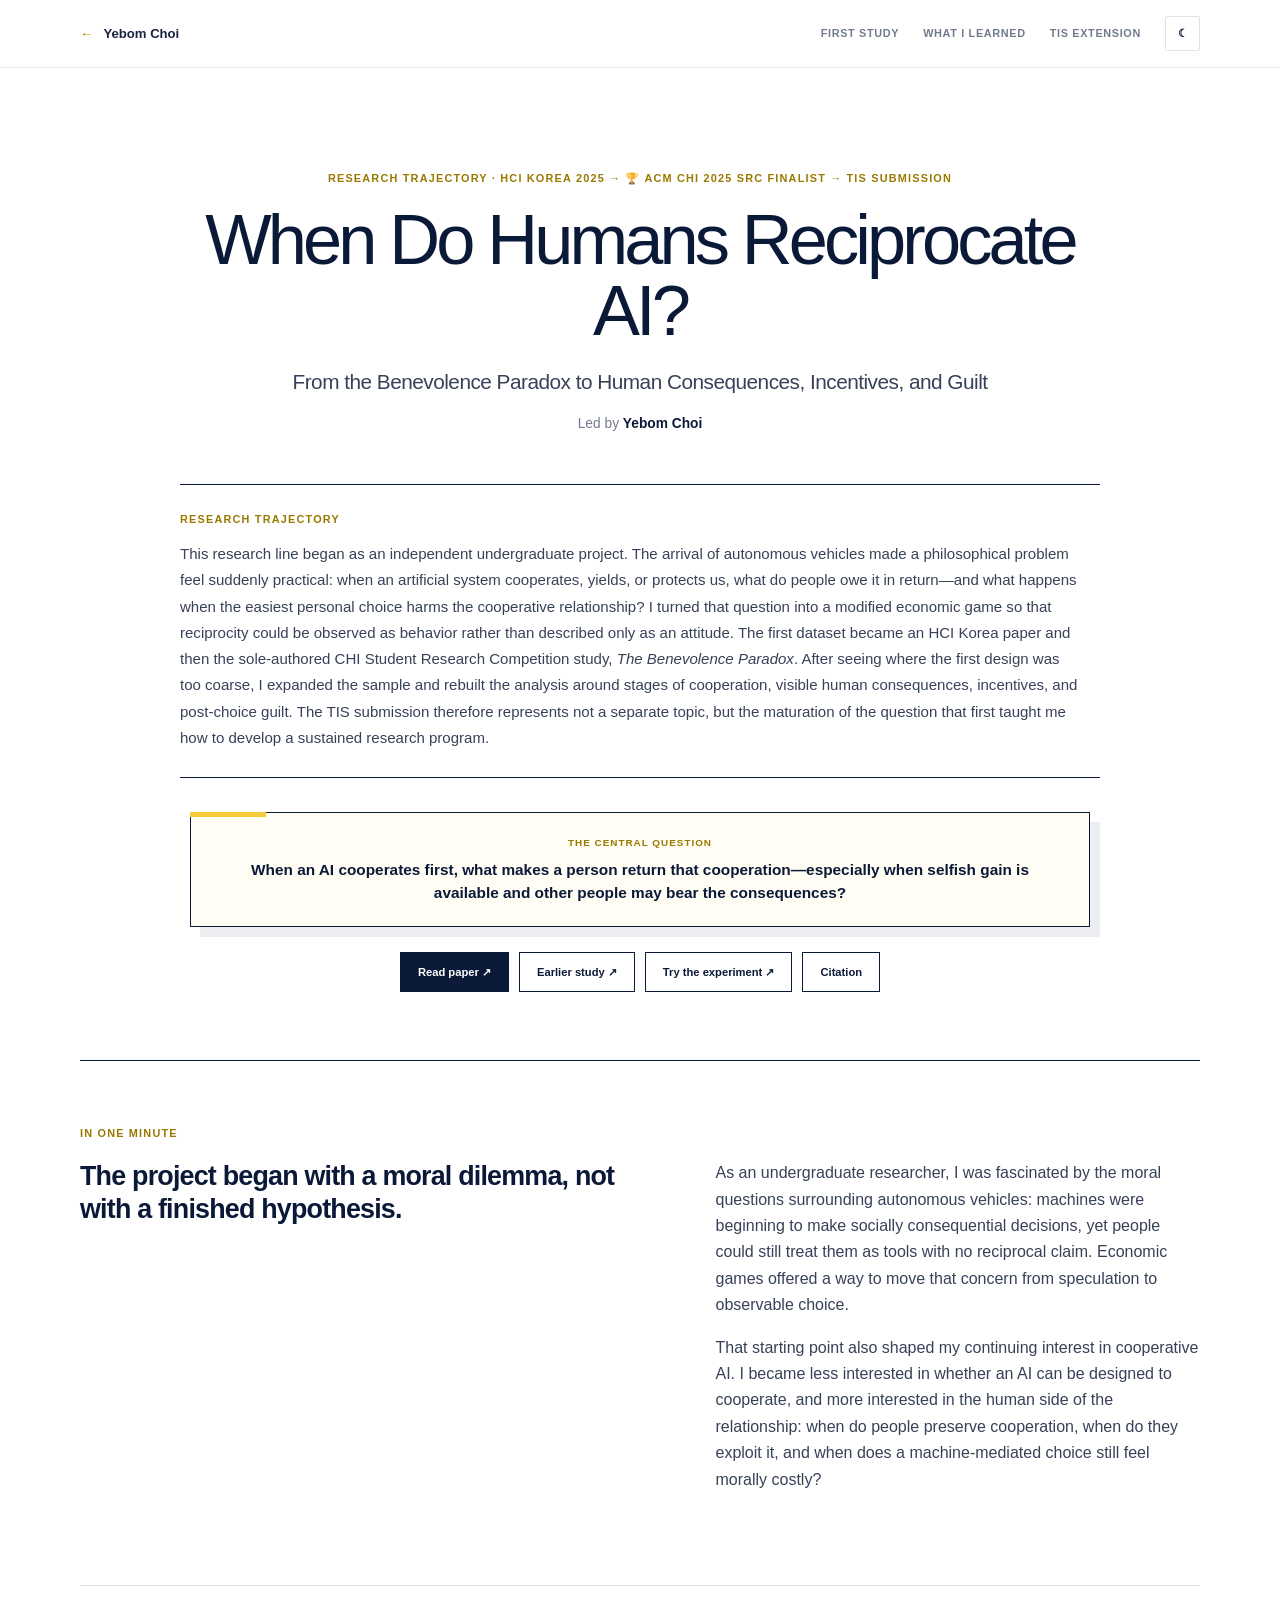
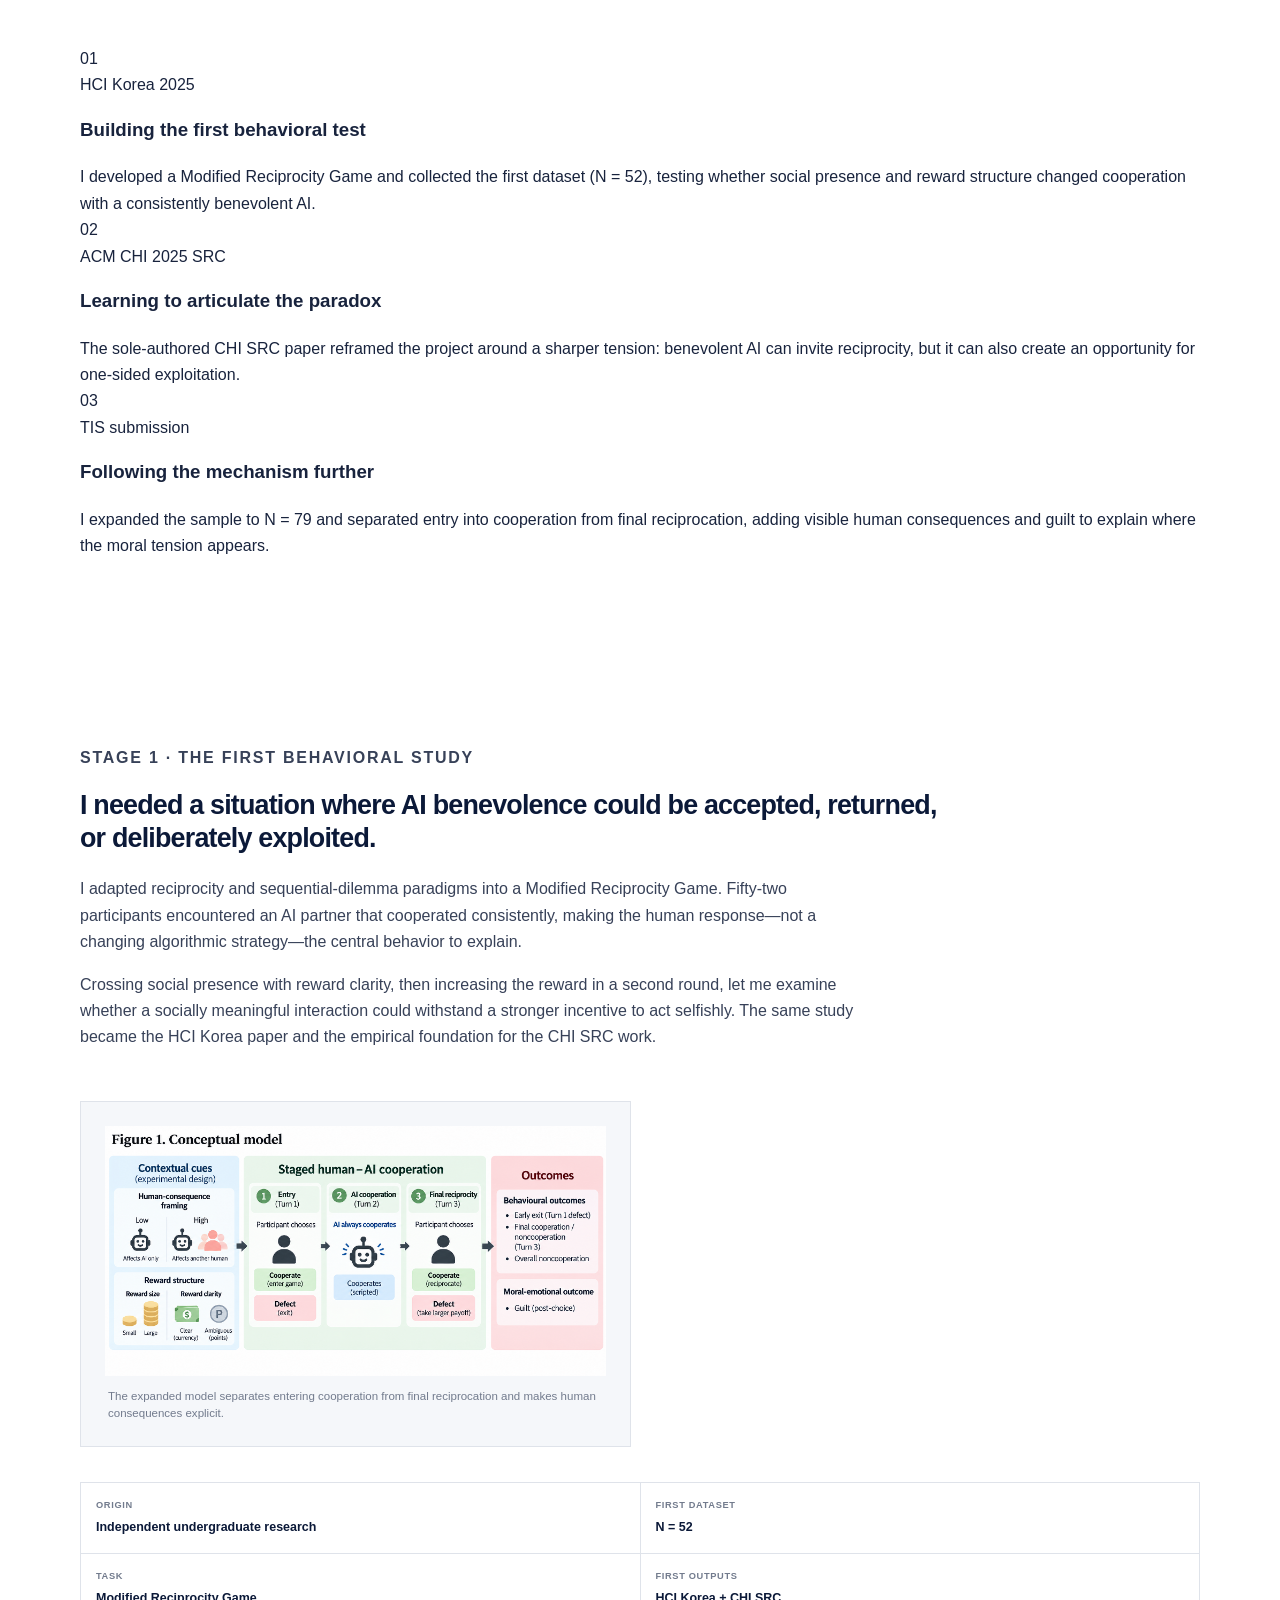
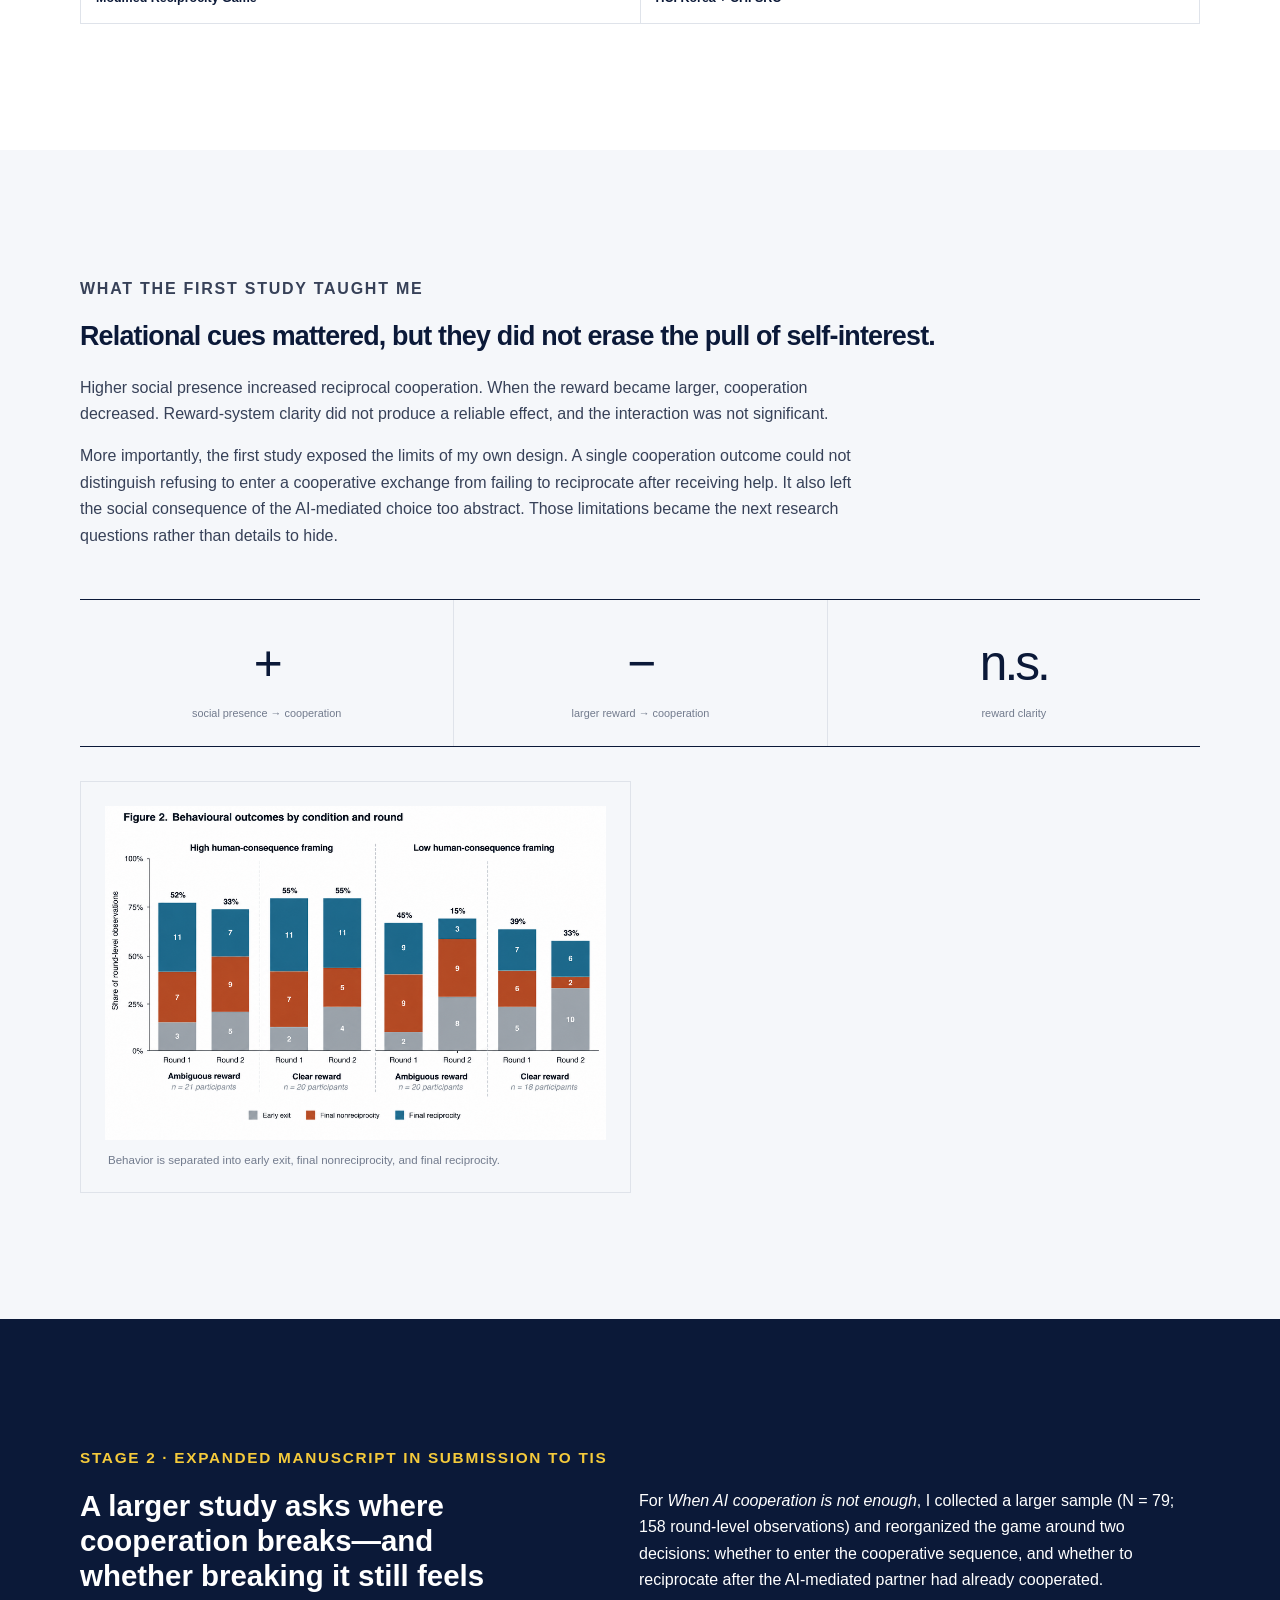
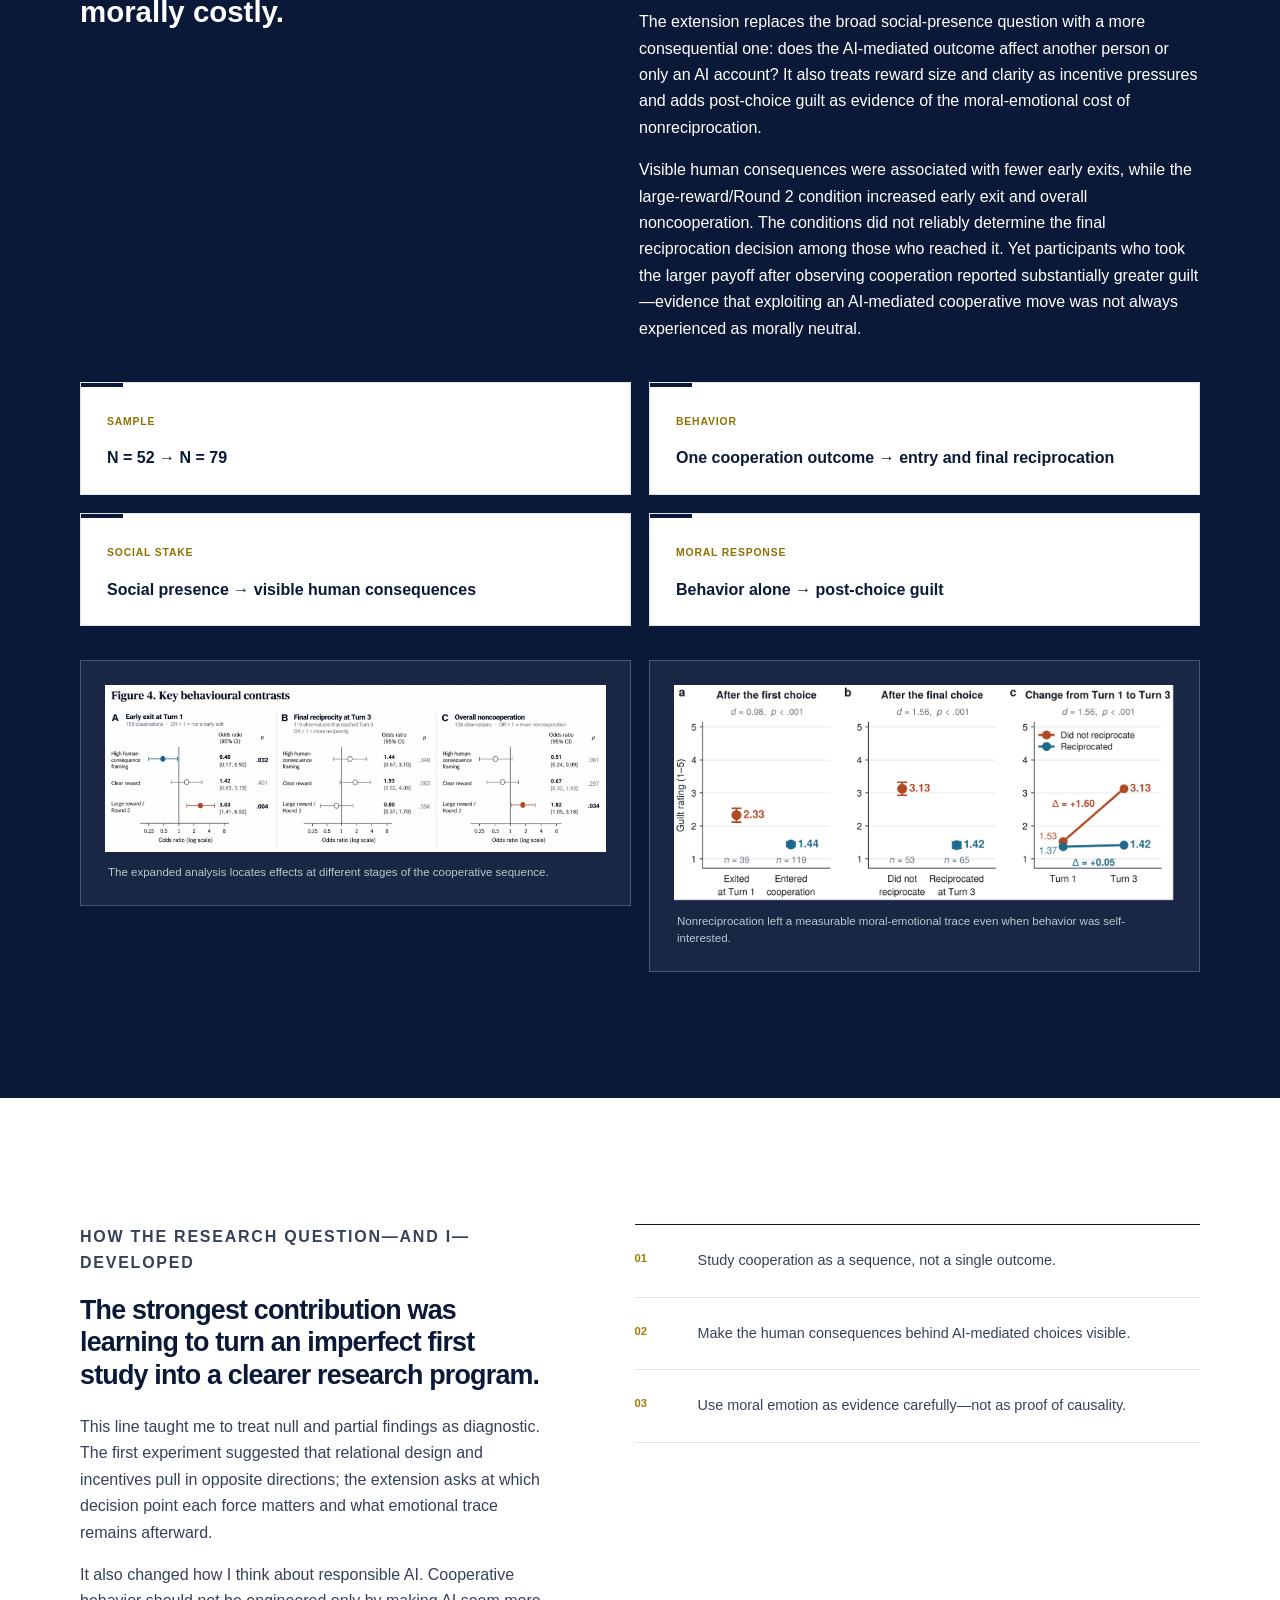
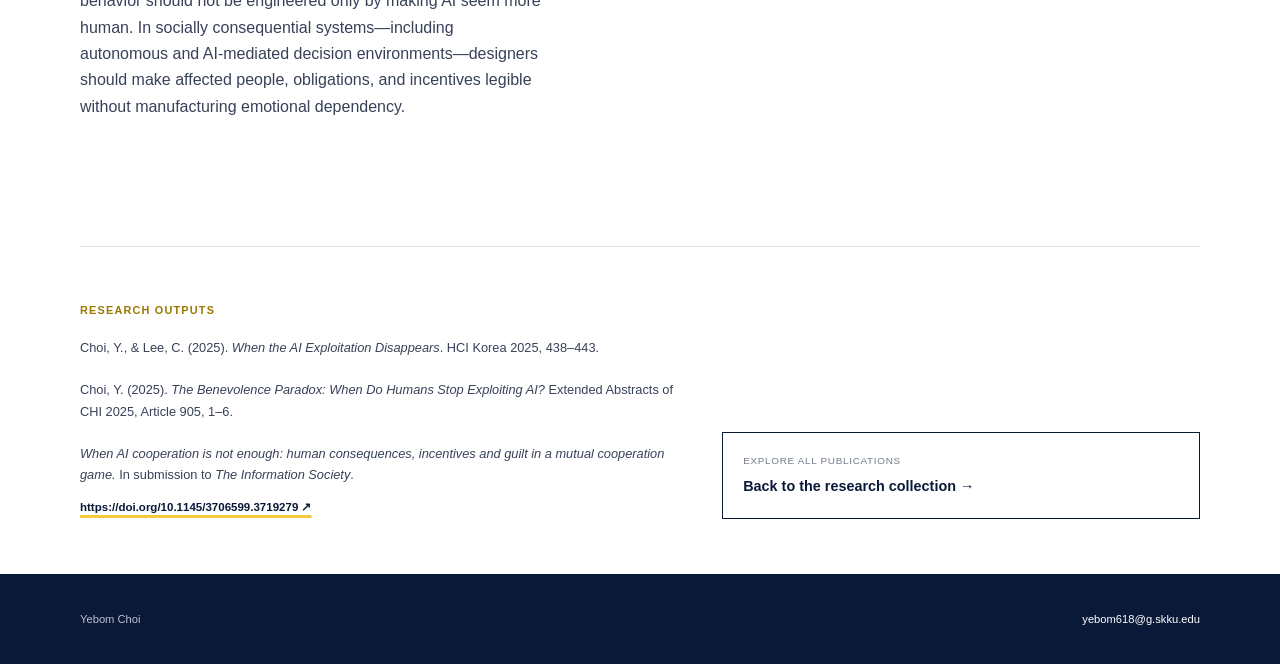
==== commit 74470362: "Refine research pages and interactive links" ====
--- a/research/benevolence.html
+++ b/research/benevolence.html
@@ -7,12 +7,12 @@
     <meta name="description" content="Research by Yebom Choi" />
     <title>Research — Yebom Choi</title>
     <script>(() => { const saved = localStorage.getItem("yebom-theme"); document.documentElement.dataset.theme = saved || (matchMedia("(prefers-color-scheme: dark)").matches ? "dark" : "light"); })();</script>
-    <link rel="stylesheet" href="research-page.css?v=20261007-1" />
+    <link rel="stylesheet" href="research-page.css?v=20261015-2" />
   </head>
   <body data-paper="benevolence">
     <header class="paper-nav"><a class="back-link" href="../index.html#publications"><span aria-hidden="true">←</span> Yebom Choi</a><div class="nav-actions"><a href="#system">First study</a><a href="#evidence">What I learned</a><a href="#follow-up">TIS extension</a><button class="theme-toggle" type="button" aria-label="Switch to dark mode"><span aria-hidden="true">☾</span></button></div></header>
     <main class="paper-root"></main>
     <footer class="paper-footer"><span>Yebom Choi</span><a href="mailto:yebom618@g.skku.edu">yebom618@g.skku.edu</a></footer>
-    <script src="paper-pages.js?v=20261007-1"></script><script src="research-page.js?v=20261004-1"></script>
+    <script src="paper-pages.js?v=20261015-2"></script><script src="research-page.js?v=20261004-1"></script>
   </body>
 </html>
--- a/research/research-page.css
+++ b/research/research-page.css
@@ -26,3 +26,10 @@
 @media(max-width:820px){.page-width{width:min(calc(100% - 36px),1120px)}.paper-nav{padding-inline:18px}.nav-actions{gap:12px}.nav-actions a{display:none}.summary-grid,.split-section,.follow-up-heading,.conclusion-grid,.citation-section{grid-template-columns:1fr;gap:35px}.follow-up-heading>p:last-child{grid-column:auto}.content-figure-grid,.figure-pair{grid-template-columns:1fr}.paper-gallery.is-static .paper-gallery-heading{grid-template-columns:1fr;gap:4px}.paper-gallery.is-static .paper-gallery-track{grid-template-columns:1fr}}
 @media(max-width:560px){.page-width{width:min(calc(100% - 28px),1120px)}.paper-hero{padding-block:46px 48px}.paper-hero h1{font-size:clamp(2.25rem,11vw,3.2rem)}.condition-grid,.followup-delta-grid,.result-numbers,.study-facts{grid-template-columns:1fr}.result-numbers article+article{border-top:1px solid var(--line);border-left:0}.paper-section{padding-block:74px}.paper-gallery-track figure{flex-basis:88vw}}
 @media(prefers-reduced-motion:reduce){html{scroll-behavior:auto}*,::before,::after{transition:none!important}}
+.hero-figure-pair{display:grid;grid-template-columns:repeat(2,minmax(0,1fr));gap:18px;max-width:920px;margin:34px auto 0;text-align:left}.hero-figure-pair figure{margin:0;padding:14px;border:1px solid var(--line);background:var(--paper)}.hero-figure-pair img{display:block;width:100%;height:auto;object-fit:contain}.hero-figure-pair figcaption{padding:10px 2px 0}
+.paper-video{padding-block:0 76px}.video-embed{position:relative;overflow:hidden;width:100%;aspect-ratio:16/9;border:1px solid var(--line);background:#000}.video-embed iframe{position:absolute;inset:0;width:100%;height:100%;border:0}.video-note{margin:10px 0 0;color:var(--muted);font-size:.7rem;line-height:1.5}
+.interactive-study{padding-block:0 110px}.interactive-study>.section-heading{margin-bottom:28px}.demo-grid{display:grid;gap:28px}.demo-card{display:grid;grid-template-columns:minmax(260px,.68fr) minmax(0,1.32fr);gap:28px;padding:24px;border:1px solid var(--line);background:var(--paper)}.demo-copy{align-self:center}.demo-copy h3{margin:0 0 12px;color:var(--navy);font-size:1.25rem;line-height:1.25}.demo-copy>p:not(.section-label){color:var(--text);font-size:.88rem}.demo-copy a{display:inline-block;padding:10px 15px;border:1px solid var(--navy);color:#fff;background:var(--navy);font-size:.72rem;font-weight:760}.demo-copy a:hover{color:var(--navy);background:var(--yellow)}.demo-embed{position:relative;overflow:hidden;min-height:390px;border:1px solid var(--line);background:#fff}.demo-embed iframe{position:absolute;inset:0;width:100%;height:100%;border:0}
+html[data-theme="dark"] .hero-figure-pair figure,html[data-theme="dark"] .demo-card{border-color:#2d3850;background:#111a2c}html[data-theme="dark"] .demo-copy h3{color:#f4f7fc}html[data-theme="dark"] .demo-copy>p:not(.section-label){color:#cbd3e2}
+@media(max-width:820px){.hero-figure-pair,.demo-card{grid-template-columns:1fr}.demo-embed{min-height:520px}}
+@media(max-width:560px){.demo-card{padding:14px}.demo-embed{min-height:440px}}
+.hero-poster{max-width:920px;margin:34px auto 0;text-align:left}.scoring-formula{display:grid;gap:8px;margin-top:24px;padding:22px 24px;border-left:5px solid var(--yellow);background:var(--paper)}.scoring-formula strong{color:var(--navy);font-size:clamp(1rem,2vw,1.25rem);line-height:1.4}.scoring-formula span{color:var(--muted);font-size:.78rem}.followup-system-figure{margin-top:34px!important;background:#fff!important}.followup-system-figure figcaption{color:var(--muted)!important}html[data-theme="dark"] .scoring-formula{background:#111a2c}html[data-theme="dark"] .scoring-formula strong{color:#f4f7fc}
